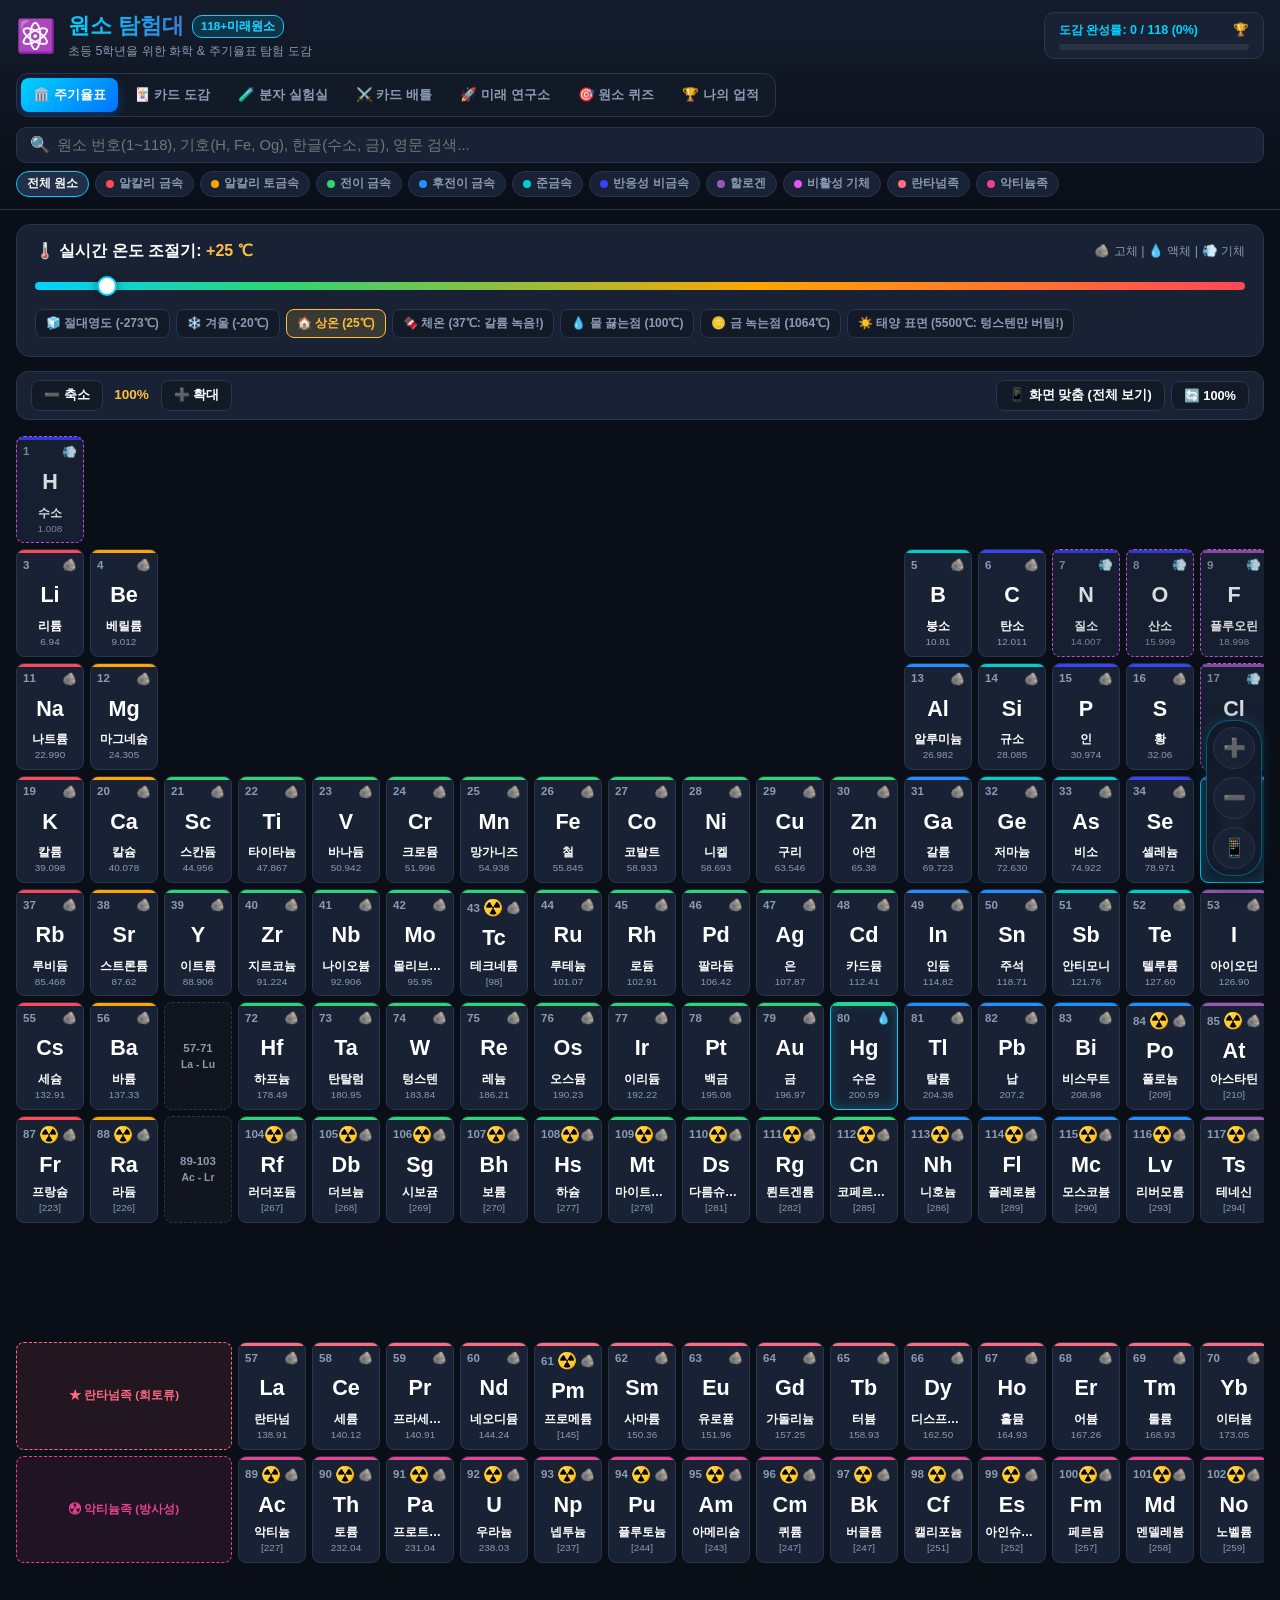
==== index.html @ 240b4dff "fix: 118개 원소 실물 사진 위키미디어 표준 규격 복구 및 모달 문구 수정 (v2.7.0)" ====
<!DOCTYPE html>
<html lang="ko">
<head>
  <meta charset="UTF-8">
  <meta name="viewport" content="width=device-width, initial-scale=1.0, maximum-scale=1.0, user-scalable=no">
  <meta name="theme-color" content="#0a0e17">
  <meta name="description" content="초등학교 5학년을 위한 신나는 118개 원소 & 8주기 미래 원소 주기율표 탐험 앱">
  <meta http-equiv="Cache-Control" content="no-cache, no-store, must-revalidate">
  <meta http-equiv="Pragma" content="no-cache">
  <meta http-equiv="Expires" content="0">
  <title>원소 탐험대 : 118 원소 & 미지의 세계</title>
  <link rel="stylesheet" href="css/style.css?v=2.7.0">
  <link rel="manifest" href="manifest.json?v=2.6.0">
</head>
<body>

  <!-- 상단 헤더 -->
  <header class="app-header">
    <div class="header-top">
      <div class="app-branding">
        <div class="app-logo">⚛️</div>
        <div>
          <h1 class="app-title">원소 탐험대 <span class="title-badge">118+미래원소</span></h1>
          <p class="app-subtitle">초등 5학년을 위한 화학 & 주기율표 탐험 도감</p>
        </div>
      </div>

      <!-- 상단 도감 완성률 바 -->
      <div class="explorer-progress-box">
        <div class="progress-info-row">
          <span id="explorer-progress-label">도감 완성률: 0 / 118 (0%)</span>
          <span class="progress-trophy">🏆</span>
        </div>
        <div class="progress-track">
          <div id="explorer-progress-fill" class="progress-fill" style="width: 0%;"></div>
        </div>
      </div>

      <!-- 뷰 모드 탭 7개 -->
      <nav class="nav-tabs">
        <button class="nav-tab-btn active" data-view="view-table">🏛️ 주기율표</button>
        <button class="nav-tab-btn" data-view="view-cards">🃏 카드 도감</button>
        <button class="nav-tab-btn" data-view="view-molecule">🧪 분자 실험실</button>
        <button class="nav-tab-btn" data-view="view-battle">⚔️ 카드 배틀</button>
        <button class="nav-tab-btn" data-view="view-future">🚀 미래 연구소</button>
        <button class="nav-tab-btn" data-view="view-quiz">🎯 원소 퀴즈</button>
        <button class="nav-tab-btn" data-view="view-achievements">🏆 나의 업적</button>
      </nav>
    </div>

    <!-- 검색 & 필터 바 (테이블/도감 뷰에서만 노출) -->
    <div class="filter-bar">
      <div class="search-box-wrap">
        <span class="search-icon">🔍</span>
        <input type="text" id="search-input" class="search-input" placeholder="원소 번호(1~118), 기호(H, Fe, Og), 한글(수소, 금), 영문 검색...">
      </div>

      <div class="category-chips">
        <button class="chip-btn active" data-cat="all">전체 원소</button>
        <button class="chip-btn" data-cat="alkali-metal"><span class="dot" style="background:var(--cat-alkali-metal)"></span>알칼리 금속</button>
        <button class="chip-btn" data-cat="alkaline-earth"><span class="dot" style="background:var(--cat-alkaline-earth)"></span>알칼리 토금속</button>
        <button class="chip-btn" data-cat="transition-metal"><span class="dot" style="background:var(--cat-transition-metal)"></span>전이 금속</button>
        <button class="chip-btn" data-cat="post-transition"><span class="dot" style="background:var(--cat-post-transition)"></span>후전이 금속</button>
        <button class="chip-btn" data-cat="metalloid"><span class="dot" style="background:var(--cat-metalloid)"></span>준금속</button>
        <button class="chip-btn" data-cat="nonmetal"><span class="dot" style="background:var(--cat-nonmetal)"></span>반응성 비금속</button>
        <button class="chip-btn" data-cat="halogen"><span class="dot" style="background:var(--cat-halogen)"></span>할로겐</button>
        <button class="chip-btn" data-cat="noble-gas"><span class="dot" style="background:var(--cat-noble-gas)"></span>비활성 기체</button>
        <button class="chip-btn" data-cat="lanthanide"><span class="dot" style="background:var(--cat-lanthanide)"></span>란타넘족</button>
        <button class="chip-btn" data-cat="actinide"><span class="dot" style="background:var(--cat-actinide)"></span>악티늄족</button>
      </div>
    </div>
  </header>

  <!-- 메인 뷰 컨텐츠 영역 -->
  <main class="main-content">

    <!-- 1. 주기율표 뷰 (온도 슬라이더 포함) -->
    <section id="view-table" class="view-section active">
      <!-- 🌡️ 온도 조절기 바 -->
      <div class="temp-control-panel">
        <div class="temp-header">
          <span class="temp-title">🌡️ 실시간 온도 조절기: <b id="temp-display-val" style="color:var(--accent-gold);">+25 ℃</b></span>
          <span class="temp-legend">🪨 고체 | 💧 액체 | 💨 기체</span>
        </div>
        <div class="temp-slider-wrap">
          <input type="range" id="temp-slider-input" min="-273" max="5500" value="25" step="5" class="temp-slider">
        </div>
        <div class="temp-presets-row">
          <button class="temp-preset-btn" data-temp="-273">🧊 절대영도 (-273℃)</button>
          <button class="temp-preset-btn" data-temp="-20">❄️ 겨울 (-20℃)</button>
          <button class="temp-preset-btn active" data-temp="25">🏠 상온 (25℃)</button>
          <button class="temp-preset-btn" data-temp="37">🍫 체온 (37℃: 갈륨 녹음!)</button>
          <button class="temp-preset-btn" data-temp="100">💧 물 끓는점 (100℃)</button>
          <button class="temp-preset-btn" data-temp="1064">🪙 금 녹는점 (1064℃)</button>
          <button class="temp-preset-btn" data-temp="5500">☀️ 태양 표면 (5500℃: 텅스텐만 버팀!)</button>
        </div>
      </div>

      <!-- 🔍 주기율표 확대/축소(Zoom) 컨트롤 패널 -->
      <div class="table-zoom-panel">
        <div class="zoom-btn-group">
          <button class="zoom-btn btn-zoom-out" title="주기율표 축소">➖ 축소</button>
          <span class="zoom-display-val">100%</span>
          <button class="zoom-btn btn-zoom-in" title="주기율표 확대">➕ 확대</button>
        </div>
        <div class="zoom-preset-group">
          <button class="zoom-btn btn-zoom-fit" title="화면 폭에 딱 맞추기">📱 화면 맞춤 (전체 보기)</button>
          <button class="zoom-btn btn-zoom-reset" title="원래 크기">🔄 100%</button>
        </div>
      </div>

      <div class="table-scroll-container">
        <div id="periodic-zoom-wrapper" class="periodic-zoom-wrapper">
          <div id="periodic-grid" class="periodic-table-grid">
            <!-- JS에서 1~118번 원소 타일 자동 렌더링 -->
          </div>
        </div>
      </div>

      <!-- 📱 모바일 우측 하단 플로팅 줌 버튼 -->
      <div id="floating-zoom-bar" class="floating-zoom-bar">
        <button class="f-zoom-btn btn-zoom-in" title="확대">➕</button>
        <button class="f-zoom-btn btn-zoom-out" title="축소">➖</button>
        <button class="f-zoom-btn btn-zoom-fit" title="화면 맞춤">📱</button>
      </div>
    </section>

    <!-- 2. 카드 도감 뷰 -->
    <section id="view-cards" class="view-section">
      <div id="cards-grid" class="cards-grid">
        <!-- JS 렌더링 -->
      </div>
    </section>

    <!-- 3. 🧪 원소 연금술 분자 실험실 -->
    <section id="view-molecule" class="view-section">
      <div class="future-hero" style="background: linear-gradient(135deg, rgba(0, 210, 255, 0.15) 0%, rgba(24, 34, 52, 0.8) 100%); border-color: rgba(0, 210, 255, 0.3);">
        <div class="future-hero-title" style="color:var(--accent-cyan);">🧪 원소 연금술 결합 실험실</div>
        <div class="future-hero-desc">
          원소들을 비커에 넣고 화학 반응을 일으켜 물(H₂O), 소금(NaCl), 배터리, 다이아몬드 등 우리 주변의 신기한 물질을 직접 합성해보세요!
        </div>
      </div>

      <div class="beaker-lab-container">
        <!-- 비커 그래픽 스테이지 -->
        <div class="beaker-stage">
          <div id="beaker-graphic" class="beaker-graphic">
            <div class="beaker-liquid"></div>
            <div class="beaker-bubbles"></div>
            <div style="font-size:2rem; line-height:1; position:relative; z-index:5;">🧪</div>
          </div>
          <div id="beaker-slots" class="beaker-slots-row">
            <!-- 선택된 슬롯 3개 -->
          </div>
          <div class="beaker-action-row">
            <button id="clear-beaker-btn" class="modal-nav-btn">비우기 🗑️</button>
            <button id="craft-btn" class="fire-btn" style="background:linear-gradient(135deg, #00d2ff, #0072ff);">⚡ 화학 반응 시작!</button>
          </div>
        </div>

        <!-- 합성 결과 박스 -->
        <div id="craft-result-box" class="craft-result-card normal">
          👉 아래 원소 팔레트에서 원소를 터치해 비커에 넣고 반응 버튼을 누르세요!
        </div>

        <!-- 원소 선택 팔레트 -->
        <div class="palette-container">
          <div class="palette-title">🎨 결합용 원소 선택 트레이</div>
          <div id="molecule-palette" class="palette-grid">
            <!-- JS에서 주요 반응 원소 버튼들 렌더링 -->
          </div>
        </div>

        <!-- 발견한 화합물 컬렉션 도감 -->
        <div class="collection-container">
          <div class="collection-header">
            <span style="font-size:1.15rem; font-weight:800; color:var(--accent-gold);">📜 발견한 화합물 도감</span>
            <span id="discovered-mol-count" class="card-category-badge" style="background:#2ed573;">0 / 12개 발견</span>
          </div>
          <div id="molecule-collection-grid" class="molecule-grid">
            <!-- JS 렌더링 -->
          </div>
        </div>
      </div>
    </section>

    <!-- 4. ⚔️ 원소 카드 스탯 배틀 -->
    <section id="view-battle" class="view-section">
      <div class="future-hero" style="background: linear-gradient(135deg, rgba(232, 67, 147, 0.15) 0%, rgba(24, 34, 52, 0.8) 100%); border-color: rgba(232, 67, 147, 0.3);">
        <div class="future-hero-title" style="color:#ff6b81; display:flex; align-items:center; gap:8px;">
          <span>⚔️ 원소 카드 스탯 배틀 (Top Trumps)</span>
          <span style="font-size:0.75rem; background:rgba(0,210,255,0.2); border:1px solid var(--accent-cyan); color:var(--accent-cyan); padding:2px 8px; border-radius:10px; font-weight:800;">v2.3 전기전도도 & 카드교체 적용</span>
        </div>
        <div class="future-hero-desc">
          🔥 고온 내열(녹는점) vs ⚡ 전기 전도 파워 vs 💥 반응 폭발력 vs 💎 희귀도 가치!<br>
          원자 번호만으로는 예측 불가능한 4대 스탯으로 라이벌 카드를 공략하고, 대결 후 즉시 다음 상대를 뽑아보세요!
        </div>
      </div>

      <div class="battle-stage-container">
        <div class="battle-header-row">
          <div id="battle-score-badge" class="quiz-score-badge">승리: 0승 | 연속: 0콤보</div>
          <button id="battle-new-draw-btn" class="fire-btn" style="padding:8px 16px; font-size:0.9rem;">새 카드 뽑기 🎴</button>
        </div>

        <div id="battle-result-msg" class="battle-result-bar normal">
          👉 승리할 것 같은 나의 스탯을 터치해 대결을 시작하세요!
        </div>

        <div class="battle-arena">
          <div class="battle-side">
            <div class="side-label">🔵 나의 원소 카드</div>
            <div id="player-card-container"></div>
          </div>
          <div class="vs-divider">VS</div>
          <div class="battle-side">
            <div class="side-label">🔴 라이벌 원소 카드</div>
            <div id="rival-card-container"></div>
          </div>
        </div>
      </div>
    </section>

    <!-- 5. 🚀 미래 연구소 -->
    <section id="view-future" class="view-section">
      <div class="future-hero">
        <div class="future-hero-title">🚀 8주기 미래 원소 & 안정성의 섬 연구소</div>
        <div class="future-hero-desc">
          현재 인류가 공식 발견한 마지막 원소는 <b>118번 오가네손(Og)</b>입니다.<br>
          하지만 전 세계 최고의 핵물리학자들은 지금도 거대 입자 가속기를 돌려 
          <b>119번 우눈엔늄(Uue)</b>, <b>120번 우눈비늄(Ubn)</b>, 그리고 <b>'안정성의 섬'</b>을 찾고 있어요!
        </div>
      </div>

      <div class="collider-container">
        <div class="collider-title">⚡ 가상 입자 가속기 (Particle Collider Lab)</div>
        <p style="font-size:0.9rem; color:var(--text-muted); margin-bottom:16px;">
          이온 빔을 광속으로 가속해 무거운 표적에 충돌시켜 8주기 원소를 직접 합성해보세요!
        </p>

        <div class="collider-stage">
          <div id="particle-proj" class="beam-particle particle-projectile">Ca-48</div>
          <div style="font-size:1.5rem; color:var(--accent-cyan); font-weight:900;">💥 ➔ ⚡ ➔ 💥</div>
          <div id="particle-target" class="beam-particle particle-target">Cf-249</div>
        </div>

        <div class="collider-controls">
          <div class="selector-group">
            <span style="font-size:0.9rem; font-weight:700;">발사체 빔:</span>
            <select id="projectile-select" class="collider-select"></select>
          </div>
          <div style="font-size:1.4rem; color:var(--text-muted);">+</div>
          <div class="selector-group">
            <span style="font-size:0.9rem; font-weight:700;">표적 원자핵:</span>
            <select id="target-select" class="collider-select"></select>
          </div>
          <button id="fire-collider-btn" class="fire-btn">⚡ 입자 빔 광속 발사!</button>
        </div>

        <div id="collision-result" class="collision-result-box"></div>
      </div>

      <h3 style="font-size:1.25rem; font-weight:800; color:var(--accent-gold); margin-bottom:16px;">
        🌟 과학자들이 예측하는 8주기 가상 원소 도감
      </h3>
      <div id="future-elements-list" class="cards-grid"></div>
    </section>

    <!-- 6. 🎯 원소 퀴즈 -->
    <section id="view-quiz" class="view-section">
      <div class="quiz-container">
        <div class="quiz-header">
          <div>🎯 원소 마스터 도전 퀴즈</div>
          <div id="quiz-score-badge" class="quiz-score-badge">점수: 0점 | 🐣 초보 관찰자</div>
        </div>

        <div id="quiz-question-box" class="quiz-question">
          문제를 불러오는 중...
        </div>

        <div id="quiz-options-box" class="quiz-options"></div>
        <div id="quiz-feedback-box" class="quiz-feedback"></div>

        <div style="text-align:center; margin-top:16px;">
          <button id="quiz-next-btn" class="fire-btn" style="display:none; margin:0 auto; padding:10px 24px; font-size:1rem;">
            다음 문제 풀기 ➔
          </button>
        </div>
      </div>
    </section>

    <!-- 7. 🏆 나의 업적 도감 -->
    <section id="view-achievements" class="view-section">
      <div class="future-hero" style="background: linear-gradient(135deg, rgba(241, 196, 15, 0.15) 0%, rgba(24, 34, 52, 0.8) 100%); border-color: rgba(241, 196, 15, 0.3);">
        <div class="future-hero-title">🏆 원소 탐험대 업적 명예의 전당</div>
        <div class="future-hero-desc">
          원소를 탐험하고, 화합물을 합성하고, 퀴즈를 맞히며 특별한 칭호와 배지를 모아보세요!
        </div>
      </div>

      <div id="achievements-list-grid" class="achievements-grid">
        <!-- JS 렌더링 -->
      </div>
    </section>

  </main>

  <!-- 원소 상세 정보 모달 팝업: 《나의 첫 주기율표 공부》 인터랙티브 도감 북 -->
  <div id="element-modal-overlay" class="modal-overlay">
    <div id="detail-modal-box" class="detail-modal book-modal">
      
      <!-- 📖 책 상단 헤더 바 -->
      <div class="book-header-bar">
        <div class="book-title-meta">
          <span class="book-icon">📖</span>
          <span class="book-series-title">나의 첫 주기율표 공부 · 118 원소 도감</span>
          <span class="book-page-badge" id="modal-page-num">제 1장 · 수소 (1 / 118쪽)</span>
        </div>
        <div class="book-header-actions">
          <button id="speak-ko-btn" class="speak-btn" title="한글 발음 듣기">🔊 한국어</button>
          <button id="speak-en-btn" class="speak-btn" title="영어 발음 듣기">🔊 English</button>
          <button id="modal-close-btn" class="modal-close-btn" title="책 닫기">✕</button>
        </div>
      </div>

      <!-- 📖 펼쳐진 책 본문 (좌우 2열 또는 반응형 1열) -->
      <div class="book-spread-container">
        
        <!-- 📄 왼쪽 페이지: 비주얼 화보 & 제원 스펙 -->
        <div class="book-page book-left-page">
          <div class="page-corner-tag">PAGE 1 · VISUAL & SPEC</div>
          
          <!-- 갤러리 탭 전환 버튼 -->
          <div class="gallery-tab-row">
            <button class="gallery-tab-btn active" data-tab="tab-illust">🎨 책 속 그림</button>
            <button class="gallery-tab-btn" data-tab="tab-photo">📷 실물 사진</button>
            <button class="gallery-tab-btn" data-tab="tab-atom">🌀 원자 모형</button>
          </div>

          <!-- 1. 삽화 일러스트 화면 -->
          <div id="gallery-panel-illust" class="gallery-panel active">
            <div class="illust-stage">
              <div class="illust-big-icon" id="modal-illust-icon">🚀</div>
              <div class="illust-item-title" id="modal-illust-item">로켓 추진 연료 & 물(H₂O)</div>
            </div>
            <div class="illust-desc-box" id="modal-illust-desc">
              우주로 날아가는 로켓의 강력한 액체 연료이자, 우리 몸의 70%를 차지하는 생명의 물이에요!
            </div>
          </div>

          <!-- 2. 실물 사진 화면 -->
          <div id="gallery-panel-photo" class="gallery-panel">
            <div class="photo-stage">
              <div id="photo-loading-spinner" class="photo-loading-spinner" style="display:none;">
                <div class="photo-spinner-ring"></div>
              </div>
              <img id="modal-real-photo-img" class="modal-real-photo" src="" alt="원소 실물 사진" referrerpolicy="no-referrer" loading="lazy">
              <div id="photo-fallback-box" class="photo-fallback-msg" style="display:none;">
                <span style="font-size:2rem;">📷</span>
                <span id="photo-fallback-text">오프라인 상태이거나 사진을 준비 중입니다.<br>🎨 '책 속 그림' 탭에서 생생한 삽화를 확인하세요!</span>
              </div>
            </div>
            <div class="photo-caption-box" id="modal-photo-caption">
              사진: 원소 실물 표본
            </div>
          </div>

          <!-- 3. 보어 원자 모형 화면 -->
          <div id="gallery-panel-atom" class="gallery-panel">
            <div class="atom-canvas-stage">
              <div class="atom-canvas-wrap">
                <canvas id="atom-canvas" width="160" height="160"></canvas>
                <div class="canvas-hint">보어 원자 모형 (전자 껍질 공전 중)</div>
              </div>
            </div>
          </div>

          <!-- 원소 기본 제원 표 (책 속 팩트 시트) -->
          <div class="spec-table-card">
            <div class="spec-card-title">📋 원소 기본 제원 (Fast Facts)</div>
            <div class="spec-grid" id="modal-spec-grid">
              <!-- JS에서 생성 -->
            </div>
          </div>

          <!-- ⚠️ 위험도 & 빌런 등급 게이지 -->
          <div id="modal-hazard-section" class="hazard-card">
            <div class="section-label" style="color:#ffa502;">⚠️ 위험도 & 안전 등급 (Hazard Rating)</div>
            <div id="modal-hazard-content" class="hazard-display-grid"></div>
          </div>
        </div>

        <!-- 📄 오른쪽 페이지: 스토리텔링 본문 -->
        <div class="book-page book-right-page">
          <div class="page-corner-tag">PAGE 2 · STORYTELLING</div>

          <!-- 원소 제목 및 상징 배너 -->
          <div class="element-title-banner">
            <div class="banner-identity">
              <span class="banner-num-symbol" id="modal-elem-num">#1 H</span>
              <div class="banner-names">
                <span class="banner-name-ko" id="modal-elem-name-ko">수소</span>
                <span class="banner-name-en" id="modal-elem-name-en">Hydrogen</span>
              </div>
            </div>
            <div id="modal-badges" class="modal-badge-row"></div>
          </div>

          <!-- 1. 한 줄 이야기 -->
          <div class="book-story-section intro-section">
            <div class="book-quote-icon">“</div>
            <div id="modal-summary-text" class="book-summary-quote"></div>
          </div>

          <!-- 2. 일상 속 어디에 쓰일까? -->
          <div class="book-story-section uses-section">
            <div class="book-section-title">💡 1. 우리 주변 어디에 숨어 있을까? (일상 속 쓰임새)</div>
            <div id="modal-uses-text" class="book-section-body"></div>
          </div>

          <!-- 3. 어떻게 발견되었을까? -->
          <div class="book-story-section discovery-section">
            <div class="book-section-title">🔍 2. 어떻게 세상에 발견되었을까? (발견 비하인드)</div>
            <div id="modal-discovery-text" class="book-section-body"></div>
          </div>

          <!-- 4. 원소 기호와 이름의 비밀 -->
          <div id="modal-secret-section" class="book-story-section secret-section">
            <div class="book-section-title" style="color:var(--accent-gold);">🔤 3. 원소 기호와 이름의 비밀 (어원 이야기)</div>
            <div id="modal-secret-text" class="book-section-body"></div>
          </div>

          <!-- 5. 깜짝 놀라운 비밀! -->
          <div class="book-story-section funfact-section">
            <div class="book-section-title" style="color:#ff6b81;">🤯 4. 깜짝 놀라운 비밀! (Did You Know?)</div>
            <div id="modal-funfact-text" class="book-section-body"></div>
          </div>

          <!-- 6. 불꽃 반응 실험실 -->
          <div id="modal-flame-section" class="book-story-section flame-section">
            <div class="book-section-title" style="color:#ff4757;">🔥 5. 불꽃 반응 실험실 (Flame Test)</div>
            <div id="modal-flame-content" class="flame-display-box"></div>
          </div>

        </div>

      </div>

      <!-- 📖 책 하단 페이지 넘김 바 -->
      <div class="book-footer-nav">
        <button id="modal-prev-btn" class="book-nav-btn">◀ 이전 장 (원소)</button>
        <span class="book-nav-hint">⌨️ 키보드 좌우 방향키(◀, ▶)로 책장을 넘겨보세요</span>
        <button id="modal-next-btn" class="book-nav-btn">다음 장 (원소) ▶</button>
      </div>

    </div>
  </div>

  <!-- 자바스크립트 모듈 로드 (캐시 버스팅 적용 v2.7.0) -->
  <script src="js/elements-data.js?v=2.7.0"></script>
  <script src="js/temperature-slider.js?v=2.7.0"></script>
  <script src="js/atom-model.js?v=2.7.0"></script>
  <script src="js/molecule-lab.js?v=2.7.0"></script>
  <script src="js/card-battle.js?v=2.7.0"></script>
  <script src="js/achievements.js?v=2.7.0"></script>
  <script src="js/periodic-table.js?v=2.7.0"></script>
  <script src="js/future-lab.js?v=2.7.0"></script>
  <script src="js/quiz.js?v=2.7.0"></script>
  <script src="js/app.js?v=2.7.0"></script>
</body>
</html>
---- css/style.css ----
/* 원소 탐험대 (Element Explorer) 통합 스타일시트 */
:root {
  --bg-primary: #0a0e17;
  --bg-secondary: #121927;
  --bg-card: #182234;
  --bg-card-hover: #222f48;
  --text-main: #f0f4fc;
  --text-muted: #8b9bb4;
  --text-bright: #ffffff;
  --border-color: #27354d;
  --accent-cyan: #00d2ff;
  --accent-gold: #ffbe3b;
  --accent-pink: #ff3385;
  --shadow-glow: 0 0 20px rgba(0, 210, 255, 0.25);

  /* 원소 계열별 색상 */
  --cat-alkali-metal: #ff4757;
  --cat-alkaline-earth: #ffa502;
  --cat-transition-metal: #2ed573;
  --cat-post-transition: #1e90ff;
  --cat-metalloid: #00cec9;
  --cat-nonmetal: #3742fa;
  --cat-halogen: #9b59b6;
  --cat-noble-gas: #e056fd;
  --cat-lanthanide: #ff6b81;
  --cat-actinide: #e84393;
  --cat-unknown: #747d8c;
  --cat-hypothetical: #f1c40f;
}

* {
  box-sizing: border-box;
  margin: 0;
  padding: 0;
  -webkit-tap-highlight-color: transparent;
  word-break: keep-all;
}

body {
  font-family: -apple-system, BlinkMacSystemFont, 'Pretendard', 'Segoe UI', Roboto, Helvetica, Arial, sans-serif;
  background-color: var(--bg-primary);
  color: var(--text-main);
  min-height: 100vh;
  line-height: 1.5;
  overflow-x: hidden;
}

/* 상단 헤더 */
.app-header {
  background: linear-gradient(180deg, #141c2c 0%, rgba(10, 14, 23, 0.98) 100%);
  border-bottom: 1px solid var(--border-color);
  position: sticky;
  top: 0;
  z-index: 100;
  backdrop-filter: blur(12px);
  padding: 10px 16px;
}

.header-top {
  display: flex;
  align-items: center;
  justify-content: space-between;
  max-width: 1440px;
  margin: 0 auto 10px;
  flex-wrap: wrap;
  gap: 12px;
}

.app-branding {
  display: flex;
  align-items: center;
  gap: 12px;
}

.app-logo {
  font-size: 2rem;
  line-height: 1;
}

.app-title {
  font-size: 1.35rem;
  font-weight: 900;
  background: linear-gradient(90deg, #00d2ff, #3a7bd5, #ff6b81);
  -webkit-background-clip: text;
  -webkit-text-fill-color: transparent;
  display: flex;
  align-items: center;
  gap: 8px;
}

.title-badge {
  font-size: 0.72rem;
  background: rgba(0, 210, 255, 0.15);
  border: 1px solid var(--accent-cyan);
  color: var(--accent-cyan);
  padding: 2px 8px;
  border-radius: 10px;
  -webkit-text-fill-color: var(--accent-cyan);
}

.app-subtitle {
  font-size: 0.78rem;
  color: var(--text-muted);
}

/* 상단 도감 진행도 바 */
.explorer-progress-box {
  background: var(--bg-card);
  border: 1px solid var(--border-color);
  padding: 8px 14px;
  border-radius: 10px;
  min-width: 220px;
}

.progress-info-row {
  display: flex;
  justify-content: space-between;
  font-size: 0.78rem;
  font-weight: 700;
  color: var(--accent-cyan);
  margin-bottom: 4px;
}

.progress-track {
  width: 100%;
  height: 6px;
  background: rgba(255, 255, 255, 0.08);
  border-radius: 3px;
  overflow: hidden;
}

.progress-fill {
  height: 100%;
  background: linear-gradient(90deg, #00d2ff, #00ff88);
  border-radius: 3px;
  transition: width 0.4s ease;
}

/* 네비게이션 탭 */
.nav-tabs {
  display: flex;
  background: var(--bg-secondary);
  padding: 4px;
  border-radius: 12px;
  border: 1px solid var(--border-color);
  gap: 4px;
  overflow-x: auto;
  scrollbar-width: none;
}

.nav-tab-btn {
  background: transparent;
  border: none;
  color: var(--text-muted);
  padding: 8px 12px;
  border-radius: 8px;
  font-size: 0.84rem;
  font-weight: 700;
  cursor: pointer;
  transition: all 0.2s;
  white-space: nowrap;
  display: flex;
  align-items: center;
  gap: 5px;
}

.nav-tab-btn:hover {
  color: var(--text-main);
  background: rgba(255, 255, 255, 0.06);
}

.nav-tab-btn.active {
  background: linear-gradient(135deg, #00d2ff 0%, #0072ff 100%);
  color: #fff;
  box-shadow: 0 4px 12px rgba(0, 114, 255, 0.35);
}

/* 필터 바 */
.filter-bar {
  max-width: 1440px;
  margin: 0 auto;
  display: flex;
  flex-direction: column;
  gap: 8px;
}

.search-box-wrap {
  position: relative;
  width: 100%;
}

.search-input {
  width: 100%;
  background: var(--bg-card);
  border: 1px solid var(--border-color);
  border-radius: 10px;
  padding: 9px 16px 9px 40px;
  font-size: 0.92rem;
  color: var(--text-bright);
  outline: none;
}

.search-input:focus {
  border-color: var(--accent-cyan);
  box-shadow: 0 0 10px rgba(0, 210, 255, 0.25);
}

.search-icon {
  position: absolute;
  left: 14px;
  top: 50%;
  transform: translateY(-50%);
  color: var(--text-muted);
}

.category-chips {
  display: flex;
  gap: 6px;
  overflow-x: auto;
  padding-bottom: 2px;
}

.chip-btn {
  background: var(--bg-card);
  border: 1px solid var(--border-color);
  color: var(--text-muted);
  padding: 4px 10px;
  border-radius: 16px;
  font-size: 0.74rem;
  font-weight: 700;
  cursor: pointer;
  white-space: nowrap;
  display: flex;
  align-items: center;
  gap: 5px;
}

.chip-btn .dot {
  width: 8px;
  height: 8px;
  border-radius: 50%;
}

.chip-btn.active {
  background: var(--bg-card-hover);
  color: var(--text-bright);
  border-color: var(--accent-cyan);
}

/* 🌡️ 온도 조절기 바 */
.temp-control-panel {
  background: var(--bg-card);
  border: 1px solid var(--border-color);
  border-radius: 14px;
  padding: 14px 18px;
  margin-bottom: 14px;
}

.temp-header {
  display: flex;
  justify-content: space-between;
  align-items: center;
  margin-bottom: 10px;
  flex-wrap: wrap;
  gap: 8px;
}

.temp-title {
  font-size: 1rem;
  font-weight: 800;
  color: var(--text-bright);
}

.temp-legend {
  font-size: 0.78rem;
  color: var(--text-muted);
}

.temp-slider-wrap {
  margin-bottom: 12px;
}

.temp-slider {
  width: 100%;
  -webkit-appearance: none;
  height: 8px;
  border-radius: 4px;
  background: linear-gradient(90deg, #00d2ff 0%, #2ed573 20%, #ffa502 60%, #ff4757 100%);
  outline: none;
}

.temp-slider::-webkit-slider-thumb {
  -webkit-appearance: none;
  width: 20px;
  height: 20px;
  border-radius: 50%;
  background: #ffffff;
  cursor: pointer;
  box-shadow: 0 0 10px rgba(0, 0, 0, 0.5);
  border: 2px solid var(--accent-cyan);
}

.temp-presets-row {
  display: flex;
  gap: 6px;
  overflow-x: auto;
  padding-bottom: 4px;
}

.temp-preset-btn {
  background: var(--bg-secondary);
  border: 1px solid var(--border-color);
  color: var(--text-muted);
  padding: 5px 10px;
  border-radius: 8px;
  font-size: 0.75rem;
  font-weight: 700;
  cursor: pointer;
  white-space: nowrap;
}

.temp-preset-btn:hover,
.temp-preset-btn.active {
  background: rgba(255, 190, 59, 0.15);
  border-color: var(--accent-gold);
  color: var(--accent-gold);
}

/* 주기율표 그리드 */
.table-scroll-container {
  overflow-x: auto;
  padding: 6px 0 24px;
  -webkit-overflow-scrolling: touch;
}

.periodic-table-grid {
  display: grid;
  grid-template-columns: repeat(18, minmax(68px, 1fr));
  grid-template-rows: repeat(10, minmax(78px, 1fr));
  gap: 6px;
  min-width: 1260px;
}

.element-tile {
  background: var(--bg-card);
  border: 1px solid var(--border-color);
  border-radius: 8px;
  padding: 6px;
  display: flex;
  flex-direction: column;
  justify-content: space-between;
  cursor: pointer;
  transition: all 0.2s cubic-bezier(0.4, 0, 0.2, 1);
  position: relative;
  overflow: hidden;
  user-select: none;
}

.element-tile::before {
  content: '';
  position: absolute;
  top: 0;
  left: 0;
  right: 0;
  height: 3px;
  background: var(--tile-color, var(--border-color));
}

.element-tile:hover {
  transform: translateY(-4px) scale(1.04);
  z-index: 10;
  border-color: var(--tile-color, var(--accent-cyan));
  box-shadow: 0 8px 20px rgba(0, 0, 0, 0.4), 0 0 15px var(--tile-glow, rgba(0, 210, 255, 0.3));
}

.element-tile.dimmed {
  opacity: 0.2;
  filter: grayscale(80%);
}

.element-tile.highlighted {
  box-shadow: 0 0 16px var(--accent-gold);
  border-color: var(--accent-gold);
}

/* 온도에 따른 타일 상태 시각화 */
.element-tile.state-liquid {
  box-shadow: inset 0 0 12px rgba(0, 210, 255, 0.25);
  border-color: #00d2ff;
}
.element-tile.state-gas {
  opacity: 0.85;
  border-style: dashed;
  border-color: #e056fd;
}

.tile-top {
  display: flex;
  justify-content: space-between;
  align-items: center;
}

.tile-num {
  font-size: 0.72rem;
  font-weight: 700;
  color: var(--text-muted);
}

.temp-state-icon {
  font-size: 0.75rem;
}

.tile-symbol {
  font-size: 1.35rem;
  font-weight: 900;
  color: var(--text-bright);
  text-align: center;
  margin: 2px 0;
}

.tile-bottom {
  text-align: center;
}

.tile-name {
  font-size: 0.75rem;
  font-weight: 700;
  color: var(--text-bright);
  white-space: nowrap;
  overflow: hidden;
  text-overflow: ellipsis;
}

.tile-mass {
  font-size: 0.62rem;
  color: var(--text-muted);
}

.group-holder-cell {
  background: rgba(255, 255, 255, 0.03);
  border: 1px dashed var(--border-color);
  border-radius: 8px;
  display: flex;
  flex-direction: column;
  justify-content: center;
  align-items: center;
  text-align: center;
  padding: 6px;
  font-size: 0.72rem;
  font-weight: 700;
  color: var(--text-muted);
}

/* 계열별 색상 클래스 */
.cat-alkali-metal { --tile-color: var(--cat-alkali-metal); --tile-glow: rgba(255, 71, 87, 0.4); }
.cat-alkaline-earth { --tile-color: var(--cat-alkaline-earth); --tile-glow: rgba(255, 165, 2, 0.4); }
.cat-transition-metal { --tile-color: var(--cat-transition-metal); --tile-glow: rgba(46, 213, 115, 0.4); }
.cat-post-transition { --tile-color: var(--cat-post-transition); --tile-glow: rgba(30, 144, 255, 0.4); }
.cat-metalloid { --tile-color: var(--cat-metalloid); --tile-glow: rgba(0, 206, 201, 0.4); }
.cat-nonmetal { --tile-color: var(--cat-nonmetal); --tile-glow: rgba(55, 66, 250, 0.4); }
.cat-halogen { --tile-color: var(--cat-halogen); --tile-glow: rgba(155, 89, 182, 0.4); }
.cat-noble-gas { --tile-color: var(--cat-noble-gas); --tile-glow: rgba(224, 86, 253, 0.4); }
.cat-lanthanide { --tile-color: var(--cat-lanthanide); --tile-glow: rgba(255, 107, 129, 0.4); }
.cat-actinide { --tile-color: var(--cat-actinide); --tile-glow: rgba(232, 67, 147, 0.4); }
.cat-hypothetical-alkali,
.cat-hypothetical-alkaline-earth,
.cat-hypothetical-superactinide { --tile-color: var(--cat-hypothetical); --tile-glow: rgba(241, 196, 15, 0.5); }

/* 메인 컨테이너 */
.main-content {
  max-width: 1440px;
  margin: 0 auto;
  padding: 14px 16px 30px;
}

.view-section {
  display: none;
}
.view-section.active {
  display: block;
}

/* 🧪 분자 실험실 스타일 */
.beaker-lab-container {
  display: flex;
  flex-direction: column;
  gap: 20px;
}

.beaker-stage {
  background: #080d16;
  border: 1px solid var(--border-color);
  border-radius: 16px;
  padding: 24px;
  display: flex;
  flex-direction: column;
  align-items: center;
  position: relative;
  overflow: hidden;
}

.beaker-graphic {
  width: 90px;
  height: 90px;
  border-radius: 50%;
  background: rgba(0, 210, 255, 0.1);
  border: 2px solid var(--accent-cyan);
  display: flex;
  align-items: center;
  justify-content: center;
  margin-bottom: 16px;
  transition: all 0.3s;
}

.beaker-graphic.reacting {
  animation: shake-bubble 0.5s infinite;
  box-shadow: 0 0 35px #00d2ff, inset 0 0 20px #ff0077;
}

@keyframes shake-bubble {
  0% { transform: scale(1) rotate(0deg); }
  25% { transform: scale(1.1) rotate(5deg); }
  50% { transform: scale(0.95) rotate(-5deg); }
  75% { transform: scale(1.08) rotate(4deg); }
  100% { transform: scale(1) rotate(0deg); }
}

.beaker-slots-row {
  display: flex;
  gap: 12px;
  margin-bottom: 18px;
  flex-wrap: wrap;
  justify-content: center;
}

.beaker-slot {
  width: 90px;
  height: 90px;
  border: 2px dashed var(--border-color);
  border-radius: 14px;
  display: flex;
  align-items: center;
  justify-content: center;
  background: var(--bg-secondary);
}

.slot-empty {
  font-size: 0.75rem;
  color: var(--text-muted);
  text-align: center;
}

.slot-elem {
  width: 100%;
  height: 100%;
  border-radius: 12px;
  display: flex;
  flex-direction: column;
  align-items: center;
  justify-content: center;
  background: var(--tile-color, var(--accent-cyan));
  color: #fff;
  position: relative;
  cursor: pointer;
}

.slot-sym { font-size: 1.4rem; font-weight: 900; }
.slot-name { font-size: 0.75rem; font-weight: 700; }
.slot-remove {
  position: absolute;
  top: 4px;
  right: 6px;
  font-size: 0.8rem;
  opacity: 0.8;
}

.beaker-action-row {
  display: flex;
  gap: 12px;
}

.craft-result-card {
  padding: 16px 20px;
  border-radius: 14px;
  background: var(--bg-card);
  border: 1px solid var(--border-color);
  display: flex;
  align-items: center;
  gap: 16px;
}
.craft-result-card.success {
  border-color: #2ed573;
  background: rgba(46, 213, 115, 0.1);
}
.craft-result-card.fail {
  border-color: #ff4757;
  background: rgba(255, 71, 87, 0.1);
}
.cr-icon { font-size: 2.2rem; }
.cr-title { font-size: 1.1rem; font-weight: 800; color: #fff; }
.cr-formula { font-size: 1.25rem; font-weight: 900; }
.cr-desc { font-size: 0.9rem; color: var(--text-main); margin-top: 4px; }

.palette-container {
  background: var(--bg-card);
  border: 1px solid var(--border-color);
  border-radius: 14px;
  padding: 16px;
}
.palette-title { font-size: 1rem; font-weight: 800; margin-bottom: 12px; color: var(--accent-cyan); }
.palette-grid {
  display: flex;
  flex-wrap: wrap;
  gap: 8px;
}
.palette-elem-btn {
  background: var(--bg-secondary);
  border: 1px solid var(--tile-color, var(--border-color));
  padding: 8px 12px;
  border-radius: 10px;
  color: #fff;
  cursor: pointer;
  display: flex;
  align-items: center;
  gap: 6px;
  transition: all 0.2s;
}
.palette-elem-btn:hover {
  transform: scale(1.08);
  box-shadow: 0 0 12px var(--tile-color);
}
.p-sym { font-weight: 900; font-size: 1.1rem; }
.p-name { font-size: 0.78rem; }

.collection-container {
  background: var(--bg-card);
  border: 1px solid var(--border-color);
  border-radius: 14px;
  padding: 18px;
}
.collection-header {
  display: flex;
  justify-content: space-between;
  align-items: center;
  margin-bottom: 14px;
}
.molecule-grid {
  display: grid;
  grid-template-columns: repeat(auto-fill, minmax(220px, 1fr));
  gap: 12px;
}
.molecule-badge-card {
  background: var(--bg-secondary);
  border: 1px solid var(--border-color);
  border-radius: 12px;
  padding: 12px;
  display: flex;
  align-items: center;
  gap: 12px;
}
.molecule-badge-card.locked { opacity: 0.4; }
.molecule-badge-card.found { border-color: #2ed573; box-shadow: 0 0 10px rgba(46, 213, 115, 0.2); }
.m-icon { font-size: 1.8rem; }
.m-name { font-size: 0.9rem; font-weight: 800; }
.m-formula { font-size: 0.8rem; font-weight: 700; color: var(--accent-cyan); }

/* ⚔️ 카드 배틀 스타일 */
.battle-stage-container {
  background: var(--bg-card);
  border: 1px solid var(--border-color);
  border-radius: 16px;
  padding: 24px;
}
.battle-header-row {
  display: flex;
  justify-content: space-between;
  align-items: center;
  margin-bottom: 16px;
}
.battle-result-bar {
  padding: 12px 16px;
  border-radius: 10px;
  font-weight: 800;
  text-align: center;
  margin-bottom: 20px;
}
.battle-result-bar.win { background: rgba(46, 213, 115, 0.2); border: 1px solid #2ed573; color: #2ed573; }
.battle-result-bar.lose { background: rgba(255, 71, 87, 0.2); border: 1px solid #ff4757; color: #ff4757; }
.battle-result-bar.draw { background: rgba(255, 190, 59, 0.2); border: 1px solid var(--accent-gold); color: var(--accent-gold); }
.battle-result-bar.normal { background: var(--bg-secondary); color: var(--text-main); }

.battle-arena {
  display: flex;
  align-items: center;
  justify-content: space-around;
  gap: 20px;
  flex-wrap: wrap;
}
.battle-side {
  flex: 1;
  min-width: 260px;
  max-width: 320px;
}
.side-label {
  font-size: 0.95rem;
  font-weight: 800;
  text-align: center;
  margin-bottom: 10px;
  color: var(--text-bright);
}
.vs-divider {
  font-size: 2rem;
  font-weight: 900;
  color: var(--accent-gold);
  text-shadow: 0 0 15px rgba(255, 190, 59, 0.5);
}

.battle-card-box {
  background: var(--bg-secondary);
  border: 2px solid var(--tile-color, var(--border-color));
  border-radius: 16px;
  padding: 18px;
  box-shadow: 0 10px 30px rgba(0, 0, 0, 0.5);
  display: flex;
  flex-direction: column;
  align-items: center;
}
.bcard-top {
  display: flex;
  justify-content: space-between;
  width: 100%;
  font-size: 0.8rem;
  font-weight: 800;
  color: var(--text-muted);
}
.bcard-symbol {
  font-size: 2.8rem;
  font-weight: 900;
  color: #fff;
  margin: 6px 0;
}
.bcard-name {
  font-size: 1.1rem;
  font-weight: 800;
  color: var(--text-bright);
  margin-bottom: 14px;
}
.bcard-stats {
  width: 100%;
  display: flex;
  flex-direction: column;
  gap: 8px;
}
.bstat-row {
  display: flex;
  justify-content: space-between;
  align-items: center;
  padding: 8px 12px;
  background: rgba(255, 255, 255, 0.05);
  border-radius: 8px;
  font-size: 0.88rem;
  transition: all 0.2s;
  flex-wrap: wrap;
  gap: 4px;
}
.stat-rule {
  font-size: 0.72rem;
  color: var(--text-muted);
}
.affinity-tag {
  font-size: 0.75rem;
  font-weight: 800;
  padding: 3px 10px;
  border-radius: 10px;
  margin-bottom: 10px;
  animation: pulse-glow 1.5s infinite alternate;
}
.affinity-tag.advantage {
  background: rgba(255, 190, 59, 0.18);
  border: 1px solid var(--accent-gold);
  color: var(--accent-gold);
}
  transition: all 0.2s;
}
#player-card-container .bstat-row:hover {
  background: rgba(0, 210, 255, 0.2);
  border: 1px solid var(--accent-cyan);
  transform: translateX(4px);
}
.stat-name { font-weight: 700; color: var(--text-muted); }
.stat-val { font-weight: 800; color: var(--text-bright); }

/* 🏆 업적 목록 스타일 */
.achievements-grid {
  display: grid;
  grid-template-columns: repeat(auto-fill, minmax(280px, 1fr));
  gap: 14px;
}
.achievement-item {
  background: var(--bg-card);
  border: 1px solid var(--border-color);
  border-radius: 14px;
  padding: 16px;
  display: flex;
  align-items: center;
  gap: 14px;
}
.achievement-item.unlocked {
  border-color: var(--accent-gold);
  background: linear-gradient(135deg, rgba(255, 190, 59, 0.1) 0%, rgba(24, 34, 52, 0.8) 100%);
}
.achievement-item.locked { opacity: 0.45; }
.ach-icon { font-size: 2rem; }
.ach-name { font-size: 1rem; font-weight: 800; color: #fff; margin-bottom: 2px; }
.ach-desc { font-size: 0.82rem; color: var(--text-muted); }

/* 업적 토스트 알림 */
.achievement-toast {
  position: fixed;
  bottom: 24px;
  right: 24px;
  background: #182234;
  border: 2px solid var(--accent-gold);
  box-shadow: 0 10px 30px rgba(0,0,0,0.7), 0 0 20px rgba(255, 190, 59, 0.4);
  padding: 14px 20px;
  border-radius: 14px;
  display: flex;
  align-items: center;
  gap: 12px;
  z-index: 2000;
  transform: translateY(100px);
  opacity: 0;
  transition: all 0.3s cubic-bezier(0.34, 1.56, 0.64, 1);
}
.achievement-toast.show {
  transform: translateY(0);
  opacity: 1;
}
.at-icon { font-size: 2rem; }
.at-title { font-size: 0.95rem; font-weight: 900; color: var(--accent-gold); }
.at-desc { font-size: 0.82rem; color: #fff; }

/* 🌀 보어 원자 모형 캔버스 */
.atom-canvas-wrap {
  display: flex;
  flex-direction: column;
  align-items: center;
}
#atom-canvas {
  width: 140px;
  height: 140px;
  background: transparent;
}
.canvas-hint {
  font-size: 0.68rem;
  color: var(--text-muted);
  margin-top: 2px;
}

/* 🃏 도감 카드 뷰 (《나의 첫 주기율표 공부》 책 스타일 카드) */
.cards-grid {
  display: grid;
  grid-template-columns: repeat(auto-fill, minmax(290px, 1fr));
  gap: 20px;
  padding: 12px 0 24px;
}
.element-card {
  background: var(--bg-card);
  border: 1px solid var(--border-color);
  border-radius: 18px;
  cursor: pointer;
  display: flex;
  flex-direction: column;
  overflow: hidden;
  transition: transform 0.25s cubic-bezier(0.4, 0, 0.2, 1), box-shadow 0.25s ease, border-color 0.25s ease;
  box-shadow: 0 4px 16px rgba(0, 0, 0, 0.25);
}
.element-card:hover {
  transform: translateY(-6px);
  background: var(--bg-card-hover);
  border-color: var(--card-color, var(--accent-cyan));
  box-shadow: 0 14px 28px rgba(0, 0, 0, 0.45);
}

/* 🎨 책 삽화 커버 영역 */
.card-book-cover {
  position: relative;
  background: linear-gradient(145deg, rgba(255, 255, 255, 0.08) 0%, rgba(10, 14, 23, 0.8) 100%), var(--card-color, #1a2639);
  padding: 12px 14px 10px;
  display: flex;
  flex-direction: column;
  justify-content: space-between;
  min-height: 145px;
  border-bottom: 1px solid rgba(255, 255, 255, 0.08);
}
.card-cover-top {
  display: flex;
  justify-content: space-between;
  align-items: center;
  position: relative;
  z-index: 2;
}
.card-num-emblem {
  font-size: 0.85rem;
  font-weight: 900;
  color: #fff;
  background: rgba(0, 0, 0, 0.4);
  backdrop-filter: blur(4px);
  padding: 3px 9px;
  border-radius: 12px;
  border: 1px solid rgba(255, 255, 255, 0.15);
  letter-spacing: 0.5px;
}
.card-cover-art-stage {
  display: flex;
  align-items: center;
  justify-content: center;
  position: relative;
  margin: 6px 0;
  gap: 12px;
}
.card-art-circle {
  width: 68px;
  height: 68px;
  border-radius: 50%;
  background: radial-gradient(circle, rgba(255, 255, 255, 0.25) 0%, rgba(0, 0, 0, 0.35) 100%);
  border: 2px solid rgba(255, 255, 255, 0.25);
  display: flex;
  align-items: center;
  justify-content: center;
  box-shadow: 0 6px 18px rgba(0, 0, 0, 0.4);
  transition: transform 0.25s ease;
}
.element-card:hover .card-art-circle {
  transform: scale(1.08) rotate(5deg);
}
.card-art-icon {
  font-size: 2.2rem;
  line-height: 1;
  filter: drop-shadow(0 2px 8px rgba(0, 0, 0, 0.5));
}
.card-photo-thumb {
  width: 58px;
  height: 58px;
  border-radius: 12px;
  object-fit: cover;
  border: 2px solid rgba(255, 255, 255, 0.3);
  box-shadow: 0 4px 14px rgba(0, 0, 0, 0.5);
  background: #0a0e17;
  transition: transform 0.25s ease;
}
.element-card:hover .card-photo-thumb {
  transform: scale(1.06);
}
.card-cover-bottom {
  display: flex;
  justify-content: center;
  position: relative;
  z-index: 2;
}
.card-item-tag {
  display: inline-flex;
  align-items: center;
  gap: 6px;
  background: rgba(0, 0, 0, 0.55);
  backdrop-filter: blur(6px);
  border: 1px solid rgba(255, 255, 255, 0.18);
  padding: 4px 10px;
  border-radius: 12px;
  font-size: 0.76rem;
  font-weight: 800;
  color: #fff;
  max-width: 95%;
  white-space: nowrap;
  overflow: hidden;
  text-overflow: ellipsis;
}
.card-item-tag .item-icon { font-size: 0.88rem; }
.card-item-tag .item-text { color: var(--accent-gold); }

/* 📖 책 본문 텍스트 영역 */
.card-book-content {
  padding: 14px 16px 16px;
  display: flex;
  flex-direction: column;
  gap: 10px;
  flex-grow: 1;
}
.card-header {
  display: flex;
  justify-content: space-between;
  align-items: flex-start;
  margin-bottom: 2px;
}
.card-identity { display: flex; align-items: baseline; gap: 8px; }
.card-name-ko { font-size: 1.15rem; font-weight: 900; color: var(--text-bright); }
.card-name-en { font-size: 0.8rem; color: var(--text-muted); font-weight: 600; }
.card-category-badge { font-size: 0.72rem; padding: 3px 9px; border-radius: 10px; font-weight: 800; color: #fff; }

.card-summary {
  font-size: 0.88rem;
  color: var(--text-bright);
  line-height: 1.45;
  font-style: italic;
  opacity: 0.95;
}
.card-uses-highlight {
  background: rgba(241, 196, 15, 0.08);
  border-left: 3px solid var(--accent-gold);
  padding: 6px 10px;
  border-radius: 0 8px 8px 0;
  font-size: 0.8rem;
  line-height: 1.4;
  color: var(--text-main);
}
.card-uses-highlight .uses-lead {
  font-weight: 800;
  color: var(--accent-gold);
  margin-right: 4px;
}
.card-symbol-hint {
  font-size: 0.76rem;
  color: var(--text-muted);
  line-height: 1.35;
  background: rgba(255, 255, 255, 0.03);
  padding: 5px 8px;
  border-radius: 6px;
}
.card-tags { display: flex; flex-wrap: wrap; gap: 6px; font-size: 0.72rem; margin-top: auto; }
.card-tag { background: rgba(255, 255, 255, 0.06); padding: 3px 8px; border-radius: 6px; color: var(--text-muted); }

/* 미래 연구소 */
.future-hero {
  background: linear-gradient(135deg, rgba(241, 196, 15, 0.15) 0%, rgba(26, 38, 57, 0.8) 100%);
  border: 1px solid rgba(241, 196, 15, 0.35);
  border-radius: 16px;
  padding: 24px;
  margin-bottom: 24px;
}
.future-hero-title { font-size: 1.6rem; font-weight: 900; color: var(--accent-gold); margin-bottom: 8px; }
.future-hero-desc { font-size: 0.95rem; color: var(--text-main); line-height: 1.6; }
.collider-container { background: var(--bg-card); border: 1px solid var(--border-color); border-radius: 16px; padding: 24px; margin-bottom: 30px; }
.collider-title { font-size: 1.25rem; font-weight: 800; color: var(--accent-cyan); margin-bottom: 16px; }
.collider-stage { background: #060910; border: 2px dashed #1f2d42; border-radius: 14px; padding: 20px; min-height: 160px; display: flex; align-items: center; justify-content: space-around; margin-bottom: 20px; }
.beam-particle { width: 70px; height: 70px; border-radius: 50%; display: flex; justify-content: center; align-items: center; font-weight: 800; font-size: 1.1rem; }
.particle-projectile { background: radial-gradient(circle, #00d2ff, #0066cc); color: #fff; }
.particle-target { background: radial-gradient(circle, #ff6b81, #c0392b); color: #fff; }
.collider-controls { display: flex; gap: 16px; flex-wrap: wrap; align-items: center; justify-content: space-between; }
.selector-group { display: flex; align-items: center; gap: 8px; }
.collider-select { background: var(--bg-secondary); border: 1px solid var(--border-color); color: var(--text-bright); padding: 10px 14px; border-radius: 8px; font-size: 0.95rem; }
.fire-btn { background: linear-gradient(135deg, #ff9900, #ff5500); color: #fff; border: none; padding: 12px 28px; border-radius: 10px; font-size: 1.05rem; font-weight: 800; cursor: pointer; transition: all 0.2s; box-shadow: 0 4px 15px rgba(255, 85, 0, 0.4); }
.fire-btn:hover { transform: scale(1.04); }
.collision-result-box { margin-top: 20px; padding: 16px; border-radius: 12px; background: var(--bg-secondary); border: 1px solid var(--border-color); display: none; }
.collision-result-box.active { display: block; }

/* 퀴즈 */
.quiz-container { max-width: 680px; margin: 10px auto; background: var(--bg-card); border: 1px solid var(--border-color); border-radius: 18px; padding: 28px; box-shadow: 0 12px 32px rgba(0, 0, 0, 0.5); }
.quiz-header { display: flex; justify-content: space-between; align-items: center; margin-bottom: 20px; padding-bottom: 14px; border-bottom: 1px solid var(--border-color); gap: 12px; flex-wrap: wrap; }
.quiz-score-badge { background: rgba(0, 210, 255, 0.15); border: 1px solid var(--accent-cyan); color: var(--accent-cyan); padding: 6px 14px; border-radius: 20px; font-weight: 800; font-size: 0.88rem; }
.quiz-question { font-size: 1.25rem; font-weight: 800; color: var(--text-bright); margin-bottom: 24px; line-height: 1.5; text-align: center; }
.quiz-options { display: flex; flex-direction: column; gap: 12px; margin-bottom: 20px; }
.quiz-option-btn { background: var(--bg-secondary); border: 1px solid var(--border-color); color: var(--text-main); padding: 14px 20px; border-radius: 12px; font-size: 1rem; font-weight: 700; cursor: pointer; text-align: left; transition: all 0.2s; }
.quiz-option-btn:hover { background: var(--bg-card-hover); border-color: var(--accent-cyan); color: var(--text-bright); }
.quiz-option-btn.correct { background: rgba(46, 213, 115, 0.25) !important; border-color: #2ed573 !important; color: #fff !important; }
.quiz-option-btn.wrong { background: rgba(255, 71, 87, 0.25) !important; border-color: #ff4757 !important; color: #fff !important; }
.quiz-feedback { text-align: center; font-size: 1rem; font-weight: 700; margin: 12px 0; min-height: 24px; }

/* 📖 《나의 첫 주기율표 공부》 인터랙티브 도감 북 모달 */
.modal-overlay {
  position: fixed;
  top: 0;
  left: 0;
  width: 100%;
  height: 100%;
  background: rgba(4, 7, 13, 0.88);
  backdrop-filter: blur(10px);
  z-index: 1000;
  display: flex;
  justify-content: center;
  align-items: center;
  padding: 16px;
  opacity: 0;
  pointer-events: none;
  transition: opacity 0.25s ease;
}
.modal-overlay.active { opacity: 1; pointer-events: auto; }

.detail-modal.book-modal {
  background: #0d131f;
  border: 1.5px solid var(--modal-color, var(--accent-cyan));
  border-radius: 22px;
  width: 100%;
  max-width: 980px;
  max-height: 92vh;
  box-shadow: 0 24px 60px rgba(0, 0, 0, 0.8), 0 0 30px rgba(0, 210, 255, 0.15);
  display: flex;
  flex-direction: column;
  overflow: hidden;
}

/* 📖 책 상단 헤더 바 */
.book-header-bar {
  background: linear-gradient(90deg, rgba(255, 255, 255, 0.06) 0%, rgba(255, 255, 255, 0.02) 100%);
  border-bottom: 1px solid var(--border-color);
  padding: 14px 20px;
  display: flex;
  justify-content: space-between;
  align-items: center;
  gap: 12px;
  flex-wrap: wrap;
}
.book-title-meta {
  display: flex;
  align-items: center;
  gap: 10px;
}
.book-icon { font-size: 1.3rem; }
.book-series-title {
  font-size: 0.95rem;
  font-weight: 800;
  color: var(--text-bright);
  letter-spacing: -0.2px;
}
.book-page-badge {
  font-size: 0.8rem;
  font-weight: 700;
  color: var(--accent-gold);
  background: rgba(241, 196, 15, 0.12);
  border: 1px solid rgba(241, 196, 15, 0.3);
  padding: 3px 10px;
  border-radius: 12px;
}
.book-header-actions {
  display: flex;
  align-items: center;
  gap: 8px;
}
.modal-close-btn {
  background: rgba(255, 255, 255, 0.1);
  border: 1px solid rgba(255, 255, 255, 0.15);
  color: var(--text-bright);
  width: 32px;
  height: 32px;
  border-radius: 50%;
  font-size: 1.1rem;
  cursor: pointer;
  display: flex;
  align-items: center;
  justify-content: center;
  transition: all 0.2s;
}
.modal-close-btn:hover {
  background: rgba(255, 71, 87, 0.8);
  color: #fff;
  transform: rotate(90deg);
}

/* 📖 양면 책 본문 컨테이너 */
.book-spread-container {
  display: grid;
  grid-template-columns: 1fr 1.25fr;
  gap: 20px;
  padding: 20px;
  overflow-y: auto;
  flex-grow: 1;
}

/* 📄 왼쪽 페이지 (비주얼 & 스펙) */
.book-page {
  display: flex;
  flex-direction: column;
  gap: 16px;
}
.book-left-page {
  border-right: 1px dashed rgba(255, 255, 255, 0.12);
  padding-right: 20px;
}
.page-corner-tag {
  font-size: 0.7rem;
  font-weight: 800;
  color: var(--text-muted);
  letter-spacing: 1px;
}

/* 갤러리 탭 버튼 */
.gallery-tab-row {
  display: flex;
  background: rgba(0, 0, 0, 0.4);
  padding: 4px;
  border-radius: 12px;
  gap: 4px;
  border: 1px solid var(--border-color);
}
.gallery-tab-btn {
  flex: 1;
  background: transparent;
  border: none;
  color: var(--text-muted);
  padding: 8px 10px;
  font-size: 0.82rem;
  font-weight: 800;
  border-radius: 8px;
  cursor: pointer;
  transition: all 0.2s;
}
.gallery-tab-btn:hover { color: var(--text-bright); }
.gallery-tab-btn.active {
  background: var(--card-color, var(--accent-cyan));
  color: #fff;
  box-shadow: 0 4px 12px rgba(0, 0, 0, 0.3);
}

/* 갤러리 패널 공통 */
.gallery-panel {
  display: none;
  background: rgba(0, 0, 0, 0.3);
  border: 1px solid var(--border-color);
  border-radius: 16px;
  padding: 16px;
  animation: fadeIn 0.25s ease;
}
.gallery-panel.active { display: block; }

@keyframes fadeIn {
  from { opacity: 0; transform: translateY(4px); }
  to { opacity: 1; transform: translateY(0); }
}

/* 1. 삽화 일러스트 화면 */
.illust-stage {
  display: flex;
  flex-direction: column;
  align-items: center;
  justify-content: center;
  background: radial-gradient(circle, rgba(255, 255, 255, 0.08) 0%, rgba(0, 0, 0, 0.3) 100%), var(--card-color, #1a2639);
  border-radius: 14px;
  padding: 22px 14px;
  text-align: center;
  border: 1px solid rgba(255, 255, 255, 0.15);
  box-shadow: inset 0 0 20px rgba(0, 0, 0, 0.5);
}
.illust-big-icon {
  font-size: 4.2rem;
  line-height: 1;
  margin-bottom: 12px;
  filter: drop-shadow(0 6px 16px rgba(0, 0, 0, 0.6));
  animation: floatIcon 3s ease-in-out infinite alternate;
}
@keyframes floatIcon {
  0% { transform: translateY(0); }
  100% { transform: translateY(-6px); }
}
.illust-item-title {
  font-size: 1.15rem;
  font-weight: 900;
  color: #fff;
  letter-spacing: -0.3px;
}
.illust-desc-box {
  margin-top: 12px;
  background: rgba(241, 196, 15, 0.08);
  border-left: 3px solid var(--accent-gold);
  border-radius: 0 8px 8px 0;
  padding: 10px 14px;
  font-size: 0.88rem;
  line-height: 1.55;
  color: var(--text-bright);
}

/* 2. 실물 사진 화면 */
.photo-stage {
  position: relative;
  border-radius: 12px;
  overflow: hidden;
  background: #090d16;
  min-height: 200px;
  max-height: 240px;
  display: flex;
  align-items: center;
  justify-content: center;
  border: 1px solid rgba(255, 255, 255, 0.15);
  box-shadow: inset 0 0 20px rgba(0, 0, 0, 0.6);
}
.modal-real-photo {
  width: 100%;
  height: 220px;
  object-fit: contain;
  background-color: #060911;
  display: block;
  opacity: 0;
  transition: opacity 0.35s ease-in-out;
}
.modal-real-photo.loaded {
  opacity: 1;
}
.photo-loading-spinner {
  position: absolute;
  inset: 0;
  display: flex;
  align-items: center;
  justify-content: center;
  background: rgba(9, 13, 22, 0.85);
  z-index: 2;
}
.photo-spinner-ring {
  width: 32px;
  height: 32px;
  border: 3px solid rgba(255, 255, 255, 0.15);
  border-top-color: var(--primary, #00d2d3);
  border-radius: 50%;
  animation: photoSpin 0.8s linear infinite;
}
@keyframes photoSpin {
  to { transform: rotate(360deg); }
}
.photo-fallback-msg {
  display: flex;
  flex-direction: column;
  align-items: center;
  justify-content: center;
  padding: 24px 16px;
  text-align: center;
  color: var(--text-muted);
  gap: 10px;
  font-size: 0.85rem;
  line-height: 1.5;
  z-index: 1;
}
.photo-caption-box {
  margin-top: 10px;
  padding: 6px 12px;
  background: rgba(255, 255, 255, 0.04);
  border-radius: 8px;
  border: 1px solid rgba(255, 255, 255, 0.08);
  font-size: 0.82rem;
  color: #cbd5e1;
  text-align: center;
  line-height: 1.45;
}

/* 3. 보어 원자 모형 화면 */
.atom-canvas-stage {
  display: flex;
  flex-direction: column;
  align-items: center;
  justify-content: center;
  padding: 12px 0;
}

/* 원소 기본 제원 표 (팩트 시트) */
.spec-table-card {
  background: var(--bg-secondary);
  border: 1px solid var(--border-color);
  border-radius: 14px;
  padding: 14px 16px;
}
.spec-card-title {
  font-size: 0.82rem;
  font-weight: 800;
  color: var(--accent-cyan);
  margin-bottom: 10px;
  letter-spacing: 0.5px;
}
.spec-grid {
  display: grid;
  grid-template-columns: 1fr 1fr;
  gap: 8px 12px;
}
.spec-cell {
  display: flex;
  justify-content: space-between;
  align-items: center;
  font-size: 0.82rem;
  padding: 4px 0;
  border-bottom: 1px dashed rgba(255, 255, 255, 0.06);
}
.spec-k { color: var(--text-muted); }
.spec-v { font-weight: 800; color: var(--text-bright); }

/* 📄 오른쪽 페이지 (스토리텔링 본문) */
.book-right-page {
  padding-left: 4px;
}
.element-title-banner {
  display: flex;
  justify-content: space-between;
  align-items: center;
  flex-wrap: wrap;
  gap: 10px;
  padding-bottom: 12px;
  border-bottom: 1px solid var(--border-color);
}
.banner-identity {
  display: flex;
  align-items: baseline;
  gap: 12px;
}
.banner-num-symbol {
  font-size: 1.3rem;
  font-weight: 900;
  color: var(--accent-gold);
}
.banner-names {
  display: flex;
  align-items: baseline;
  gap: 8px;
}
.banner-name-ko {
  font-size: 1.85rem;
  font-weight: 900;
  color: #fff;
  letter-spacing: -0.5px;
}
.banner-name-en {
  font-size: 1rem;
  font-weight: 700;
  color: var(--text-muted);
}

/* 스토리텔링 섹션 공통 */
.book-story-section {
  background: var(--bg-secondary);
  border: 1px solid var(--border-color);
  border-radius: 14px;
  padding: 14px 18px;
}
.book-story-section.intro-section {
  background: linear-gradient(135deg, rgba(0, 210, 255, 0.1) 0%, rgba(24, 34, 52, 0.8) 100%);
  border-left: 4px solid var(--accent-cyan);
  display: flex;
  align-items: flex-start;
  gap: 10px;
}
.book-quote-icon {
  font-size: 2.2rem;
  line-height: 1;
  color: var(--accent-cyan);
  font-family: Georgia, serif;
}
.book-summary-quote {
  font-size: 1.05rem;
  font-weight: 800;
  color: #fff;
  line-height: 1.5;
  padding-top: 2px;
}
.book-section-title {
  font-size: 0.88rem;
  font-weight: 800;
  color: var(--accent-cyan);
  margin-bottom: 8px;
}
.book-section-body {
  font-size: 0.93rem;
  color: var(--text-bright);
  line-height: 1.6;
}
.story-highlight-box {
  background: rgba(255, 255, 255, 0.05);
  padding: 6px 12px;
  border-radius: 8px;
  display: inline-flex;
  align-items: center;
  gap: 6px;
  font-size: 0.9rem;
}
.story-highlight-lead {
  font-weight: 800;
  color: var(--text-muted);
}
.book-story-section.funfact-section {
  background: linear-gradient(135deg, rgba(255, 107, 129, 0.08) 0%, rgba(24, 34, 52, 0.8) 100%);
  border-left: 4px solid #ff6b81;
}

/* 📖 책 하단 페이지 넘김 바 */
.book-footer-nav {
  background: rgba(0, 0, 0, 0.4);
  border-top: 1px solid var(--border-color);
  padding: 12px 20px;
  display: flex;
  justify-content: space-between;
  align-items: center;
  gap: 12px;
}
.book-nav-btn {
  background: var(--bg-secondary);
  border: 1px solid var(--border-color);
  color: var(--text-bright);
  padding: 10px 20px;
  border-radius: 10px;
  font-size: 0.92rem;
  font-weight: 800;
  cursor: pointer;
  transition: all 0.2s;
  display: flex;
  align-items: center;
  gap: 6px;
}
.book-nav-btn:hover:not(:disabled) {
  background: var(--card-color, var(--accent-cyan));
  color: #fff;
  border-color: transparent;
  transform: translateY(-2px);
}
.book-nav-btn:disabled {
  opacity: 0.4;
  cursor: not-allowed;
}
.book-nav-hint {
  font-size: 0.8rem;
  color: var(--text-muted);
}

/* 📱 반응형 모바일 (스마트폰 최적화) */
@media (max-width: 768px) {
  .app-header { padding: 8px 12px; }
  .header-top { flex-direction: column; align-items: stretch; margin-bottom: 6px; gap: 8px; }
  .app-title { font-size: 1.15rem; }
  .app-subtitle { font-size: 0.72rem; }
  .explorer-progress-box { min-width: unset; width: 100%; padding: 6px 10px; }
  
  .nav-tabs {
    width: 100%;
    display: flex;
    overflow-x: auto;
    padding: 3px;
    gap: 4px;
    scrollbar-width: thin;
  }
  .nav-tab-btn { padding: 6px 10px; font-size: 0.76rem; border-radius: 6px; }

  .main-content { padding: 8px 8px 24px; }
  .quiz-container { padding: 16px 12px; margin: 4px auto; }
  .quiz-header { flex-direction: column; align-items: stretch; gap: 8px; text-align: center; }
  .quiz-score-badge { display: block; width: 100%; text-align: center; }
  .quiz-question { font-size: 1.08rem; }
  .quiz-option-btn { padding: 12px 14px; font-size: 0.95rem; }

  .battle-arena { flex-direction: column; }
  .vs-divider { margin: 8px 0; }
  .battle-side { width: 100%; max-width: 100%; }

  /* 📱 모바일 책 모달 최적화 */
  .detail-modal.book-modal {
    max-height: 94vh;
    border-radius: 16px;
  }
  .book-header-bar {
    padding: 10px 14px;
  }
  .book-series-title {
    display: none;
  }
  .book-spread-container {
    grid-template-columns: 1fr;
    gap: 16px;
    padding: 12px;
  }
  .book-left-page {
    border-right: none;
    border-bottom: 1px dashed rgba(255, 255, 255, 0.12);
    padding-right: 0;
    padding-bottom: 16px;
  }
  .book-right-page {
    padding-left: 0;
  }
  .illust-big-icon {
    font-size: 3.2rem;
  }
  .banner-name-ko {
    font-size: 1.45rem;
  }
  .book-footer-nav {
    padding: 10px 14px;
  }
  .book-nav-hint {
    display: none;
  }
  .book-nav-btn {
    padding: 8px 14px;
    font-size: 0.85rem;
  }

  .atom-canvas-wrap #atom-canvas { width: 110px; height: 110px; }
  .modal-hero-top { gap: 10px; }
  .modal-name-ko { font-size: 1.35rem; }
  .modal-body { padding: 12px; gap: 10px; }
  .info-section-card { padding: 10px 12px; }
}

/* ✨ 1~4 신규 기능: 홀로그램 레어도 & 쉬머 효과 */
.holo-card {
  position: relative;
  overflow: hidden;
  transition: transform 0.25s cubic-bezier(0.4, 0, 0.2, 1), box-shadow 0.25s ease;
}

.card-shimmer-effect {
  position: absolute;
  top: -100%;
  left: -100%;
  width: 300%;
  height: 300%;
  background: linear-gradient(
    115deg,
    transparent 0%,
    transparent 40%,
    rgba(255, 255, 255, 0.15) 50%,
    transparent 60%,
    transparent 100%
  );
  pointer-events: none;
  opacity: 0;
  transition: opacity 0.3s;
  transform: rotate(25deg);
}

.holo-card:hover .card-shimmer-effect {
  opacity: 1;
  animation: holo-sweep 1s infinite;
}

@keyframes holo-sweep {
  0% { transform: translateY(-40%) rotate(25deg); }
  100% { transform: translateY(40%) rotate(25deg); }
}

/* 레어도 등급별 스타일 */
.rarity-badge {
  font-size: 0.68rem;
  font-weight: 900;
  padding: 2px 8px;
  border-radius: 8px;
  letter-spacing: 0.5px;
  white-space: nowrap;
}

.rarity-badge.mythic {
  background: linear-gradient(90deg, #ff007f, #7928ca, #00d2ff);
  color: #fff;
  box-shadow: 0 0 10px rgba(121, 40, 202, 0.5);
}
.holo-card.rarity-mythic {
  border: 1.5px solid #e056fd;
  box-shadow: 0 0 16px rgba(224, 86, 253, 0.35);
}

.rarity-badge.legendary {
  background: linear-gradient(90deg, #ffa502, #ff4757);
  color: #fff;
  box-shadow: 0 0 8px rgba(255, 165, 2, 0.5);
}
.holo-card.rarity-legendary {
  border: 1.5px solid var(--accent-gold);
  box-shadow: 0 0 12px rgba(255, 190, 59, 0.3);
}

.rarity-badge.rare {
  background: rgba(0, 210, 255, 0.2);
  border: 1px solid var(--accent-cyan);
  color: var(--accent-cyan);
}
.holo-card.rarity-rare {
  border: 1.5px solid rgba(0, 210, 255, 0.5);
}

.rarity-badge.common {
  background: rgba(255, 255, 255, 0.08);
  color: var(--text-muted);
}

.card-symbol-hint {
  font-size: 0.8rem;
  color: var(--accent-gold);
  background: rgba(255, 190, 59, 0.08);
  border-left: 3px solid var(--accent-gold);
  padding: 6px 10px;
  border-radius: 6px;
  margin-bottom: 10px;
  line-height: 1.4;
}

/* 🔤 원소 기호의 비밀 카드 */
.symbol-secret-card {
  background: linear-gradient(135deg, rgba(255, 190, 59, 0.12) 0%, rgba(24, 34, 52, 0.8) 100%);
  border: 1px solid rgba(255, 190, 59, 0.3);
}

/* 🔥 불꽃 반응 시뮬레이션 */
.flame-display-box {
  display: flex;
  align-items: center;
  gap: 18px;
  padding: 10px 0 4px;
}

.flame-visual-wrap {
  width: 60px;
  height: 70px;
  display: flex;
  align-items: flex-end;
  justify-content: center;
  position: relative;
  background: rgba(0, 0, 0, 0.4);
  border-radius: 12px;
  padding-bottom: 8px;
  border: 1px solid var(--border-color);
}

.animated-flame {
  width: 28px;
  height: 48px;
  background: radial-gradient(circle at bottom, #ffffff 10%, var(--flame-color, #ff0055) 60%, transparent 90%);
  border-radius: 50% 50% 20% 20% / 60% 60% 40% 40%;
  box-shadow: 0 0 25px var(--flame-color, #ff0055);
  animation: flameBurn 0.45s infinite alternate ease-in-out;
  transform-origin: bottom center;
}

@keyframes flameBurn {
  0% { transform: scale(0.95) scaleY(0.9) rotate(-3deg); }
  50% { transform: scale(1.05) scaleY(1.1) rotate(2deg); }
  100% { transform: scale(0.98) scaleY(1.02) rotate(-1deg); }
}

.flame-info-wrap {
  flex-grow: 1;
}

/* ⚠️ 위험도 게이지 스타일 */
.hazard-card {
  border-color: rgba(255, 165, 2, 0.3);
}

.hazard-display-grid {
  display: flex;
  flex-direction: column;
  gap: 8px;
  margin-top: 8px;
}

.hazard-stat-row {
  display: flex;
  justify-content: space-between;
  align-items: center;
  font-size: 0.88rem;
  padding: 6px 10px;
  background: rgba(0, 0, 0, 0.25);
  border-radius: 8px;
}

.h-name {
  font-weight: 700;
  color: var(--text-main);
}

.h-stars {
  font-size: 1.05rem;
  letter-spacing: 2px;
  font-weight: 900;
}

.hazard-badge-banner {
  padding: 8px 12px;
  border-radius: 8px;
  font-size: 0.88rem;
  text-align: center;
  margin-top: 4px;
}

/* ⚔️ 카드 배틀 대결 후 액션 버튼 행 */
.next-action-row {
  display: flex;
  gap: 8px;
  justify-content: center;
  align-items: center;
  flex-wrap: wrap;
  margin-top: 10px;
}

/* 🔍 주기율표 줌(Zoom) 확대/축소 스타일 */
.table-zoom-panel {
  display: flex;
  justify-content: space-between;
  align-items: center;
  background: var(--bg-card);
  border: 1px solid var(--border-color);
  border-radius: 12px;
  padding: 8px 14px;
  margin-bottom: 10px;
  flex-wrap: wrap;
  gap: 8px;
}

.zoom-btn-group {
  display: flex;
  align-items: center;
  gap: 6px;
}

.zoom-preset-group {
  display: flex;
  align-items: center;
  gap: 6px;
}

.zoom-btn {
  background: var(--bg-secondary);
  border: 1px solid var(--border-color);
  color: var(--text-bright);
  padding: 6px 12px;
  border-radius: 8px;
  font-size: 0.8rem;
  font-weight: 700;
  cursor: pointer;
  display: flex;
  align-items: center;
  gap: 4px;
  transition: all 0.2s;
  white-space: nowrap;
}

.zoom-btn:hover {
  background: var(--bg-card-hover);
  border-color: var(--accent-cyan);
  color: #fff;
  transform: translateY(-1px);
}

.zoom-display-val {
  font-size: 0.85rem;
  font-weight: 900;
  color: var(--accent-gold);
  min-width: 46px;
  text-align: center;
}

.periodic-zoom-wrapper {
  position: relative;
  transform-origin: top left;
  transition: width 0.2s ease, height 0.2s ease;
}

/* 📱 모바일 우측 하단 플로팅 줌 컨트롤 */
.floating-zoom-bar {
  position: fixed;
  bottom: 24px;
  right: 18px;
  z-index: 95;
  display: flex;
  flex-direction: column;
  gap: 8px;
  background: rgba(18, 25, 39, 0.9);
  padding: 6px;
  border-radius: 24px;
  border: 1px solid rgba(0, 210, 255, 0.35);
  box-shadow: 0 8px 24px rgba(0, 0, 0, 0.6), 0 0 15px rgba(0, 210, 255, 0.25);
  backdrop-filter: blur(8px);
}

.f-zoom-btn {
  width: 42px;
  height: 42px;
  border-radius: 50%;
  background: var(--bg-card);
  border: 1px solid var(--border-color);
  color: #fff;
  font-size: 1.15rem;
  display: flex;
  align-items: center;
  justify-content: center;
  cursor: pointer;
  transition: all 0.15s;
  user-select: none;
}

.f-zoom-btn:active {
  transform: scale(0.9);
  background: var(--accent-cyan);
  color: #000;
}
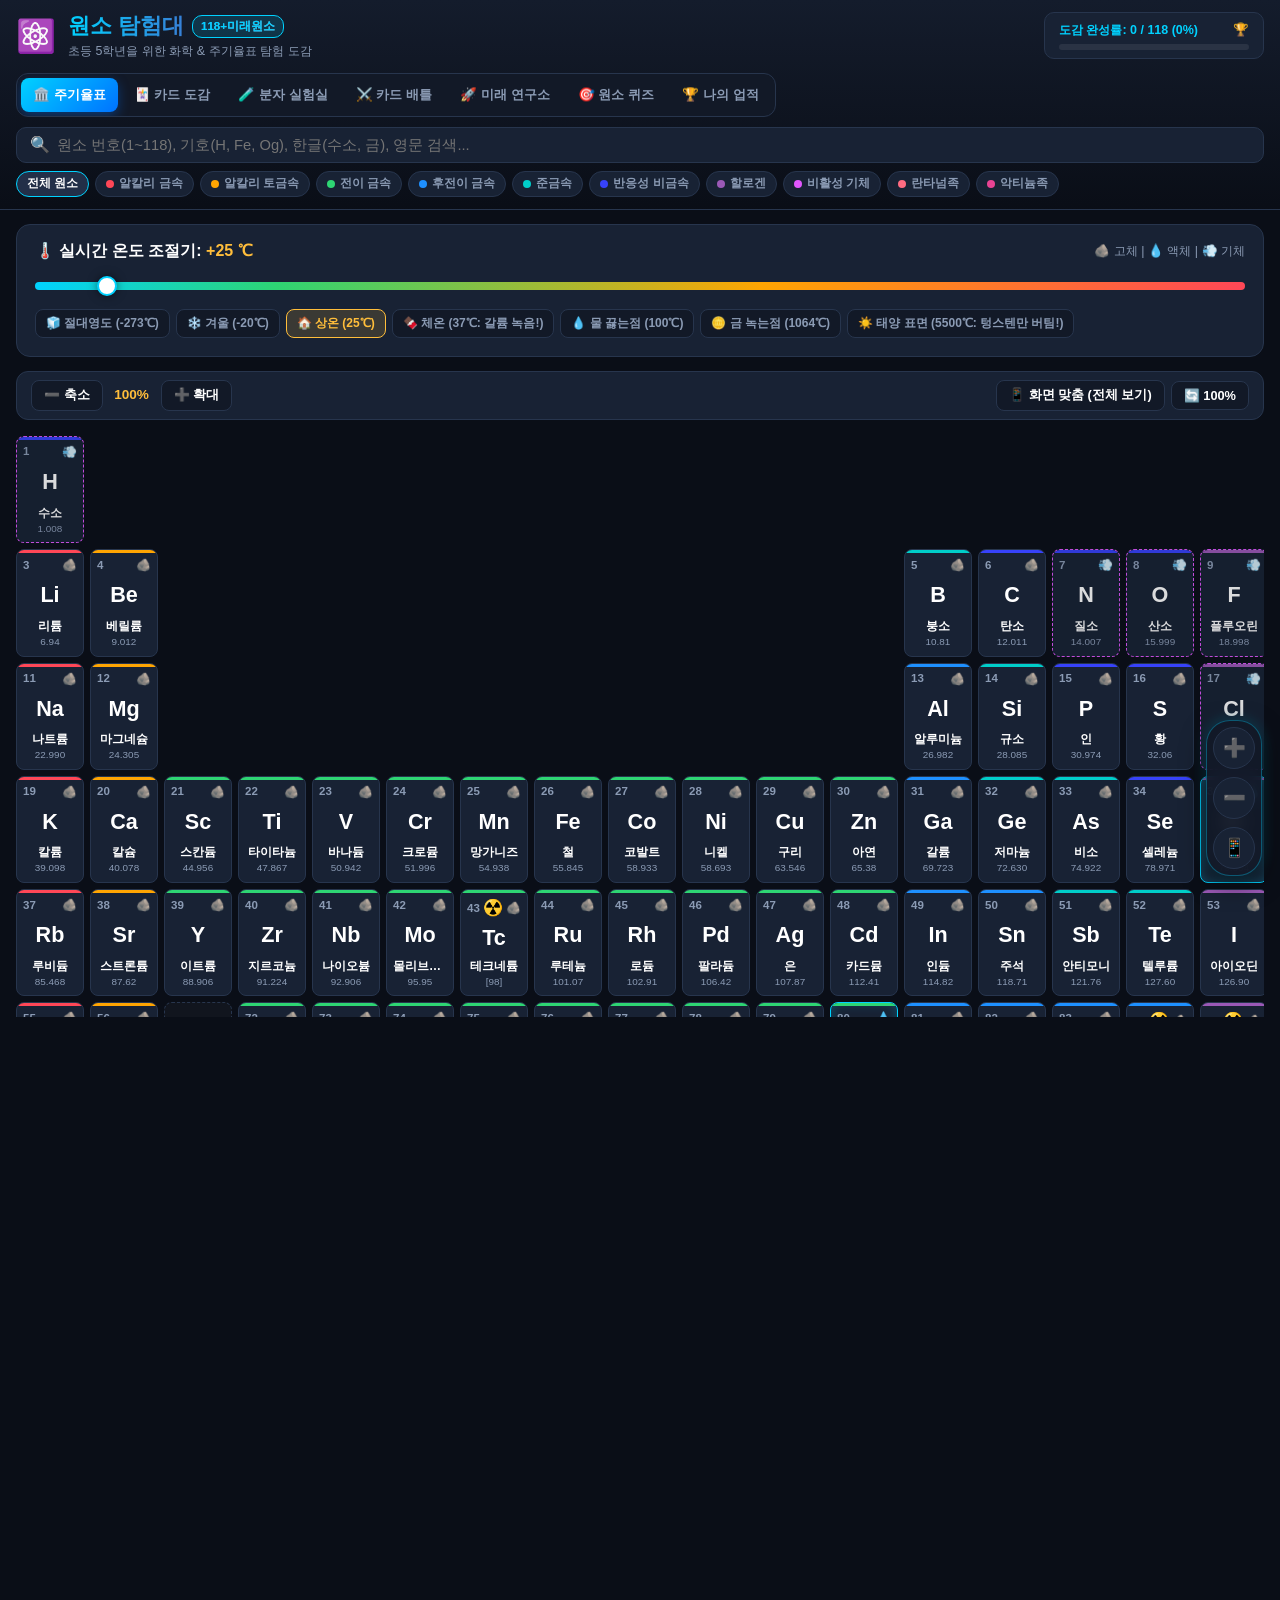
==== commit 7af48548: "fix(navigation): 서브 화면 및 모달에서 뒤로가기 시 메인(주기율표)으로 복귀하도록 내비게이션 및 종료 방지 로직 개선 (v2.8.1)" ====
--- a/index.html
+++ b/index.html
@@ -2,15 +2,15 @@
 <html lang="ko">
 <head>
   <meta charset="UTF-8">
-  <meta name="viewport" content="width=device-width, initial-scale=1.0, maximum-scale=1.0, user-scalable=no">
+  <meta name="viewport" content="width=device-width, initial-scale=1.0, maximum-scale=1.0, user-scalable=no, viewport-fit=cover">
   <meta name="theme-color" content="#0a0e17">
   <meta name="description" content="초등학교 5학년을 위한 신나는 118개 원소 & 8주기 미래 원소 주기율표 탐험 앱">
   <meta http-equiv="Cache-Control" content="no-cache, no-store, must-revalidate">
   <meta http-equiv="Pragma" content="no-cache">
   <meta http-equiv="Expires" content="0">
   <title>원소 탐험대 : 118 원소 & 미지의 세계</title>
-  <link rel="stylesheet" href="css/style.css?v=2.7.0">
-  <link rel="manifest" href="manifest.json?v=2.6.0">
+  <link rel="stylesheet" href="css/style.css?v=2.8.1">
+  <link rel="manifest" href="manifest.json?v=2.8.1">
 </head>
 <body>
 
@@ -313,14 +313,32 @@
       <div class="book-header-bar">
         <div class="book-title-meta">
           <span class="book-icon">📖</span>
-          <span class="book-series-title">나의 첫 주기율표 공부 · 118 원소 도감</span>
-          <span class="book-page-badge" id="modal-page-num">제 1장 · 수소 (1 / 118쪽)</span>
+          <span class="book-series-title">원소도감</span>
+          <span class="book-page-badge" id="modal-page-num">수소 (1 / 118)</span>
         </div>
         <div class="book-header-actions">
-          <button id="speak-ko-btn" class="speak-btn" title="한글 발음 듣기">🔊 한국어</button>
-          <button id="speak-en-btn" class="speak-btn" title="영어 발음 듣기">🔊 English</button>
+          <button id="speak-ko-btn" class="speak-btn speak-btn-ko" title="한국어 발음 듣기">
+            <span class="speak-btn-icon">🔊</span>
+            <span class="speak-btn-label">한국어</span>
+          </button>
+          <button id="speak-en-btn" class="speak-btn speak-btn-en" title="English 발음 듣기">
+            <span class="speak-btn-icon">🎧</span>
+            <span class="speak-btn-label">English</span>
+          </button>
           <button id="modal-close-btn" class="modal-close-btn" title="책 닫기">✕</button>
         </div>
+      </div>
+
+      <!-- 원소 제목 및 상징 배너 (상단 대표 정보) -->
+      <div class="element-title-banner">
+        <div class="banner-identity">
+          <span class="banner-num-symbol" id="modal-elem-num">#1 H</span>
+          <div class="banner-names">
+            <span class="banner-name-ko" id="modal-elem-name-ko">수소</span>
+            <span class="banner-name-en" id="modal-elem-name-en">Hydrogen</span>
+          </div>
+        </div>
+        <div id="modal-badges" class="modal-badge-row"></div>
       </div>
 
       <!-- 📖 펼쳐진 책 본문 (좌우 2열 또는 반응형 1열) -->
@@ -394,18 +412,6 @@
         <div class="book-page book-right-page">
           <div class="page-corner-tag">PAGE 2 · STORYTELLING</div>
 
-          <!-- 원소 제목 및 상징 배너 -->
-          <div class="element-title-banner">
-            <div class="banner-identity">
-              <span class="banner-num-symbol" id="modal-elem-num">#1 H</span>
-              <div class="banner-names">
-                <span class="banner-name-ko" id="modal-elem-name-ko">수소</span>
-                <span class="banner-name-en" id="modal-elem-name-en">Hydrogen</span>
-              </div>
-            </div>
-            <div id="modal-badges" class="modal-badge-row"></div>
-          </div>
-
           <!-- 1. 한 줄 이야기 -->
           <div class="book-story-section intro-section">
             <div class="book-quote-icon">“</div>
@@ -448,24 +454,24 @@
 
       <!-- 📖 책 하단 페이지 넘김 바 -->
       <div class="book-footer-nav">
-        <button id="modal-prev-btn" class="book-nav-btn">◀ 이전 장 (원소)</button>
-        <span class="book-nav-hint">⌨️ 키보드 좌우 방향키(◀, ▶)로 책장을 넘겨보세요</span>
-        <button id="modal-next-btn" class="book-nav-btn">다음 장 (원소) ▶</button>
+        <button id="modal-prev-btn" class="book-nav-btn">◀ 이전 원소</button>
+        <span class="book-nav-hint">⌨️ 키보드 좌우 방향키(◀, ▶)로 넘겨보세요</span>
+        <button id="modal-next-btn" class="book-nav-btn">다음 원소 ▶</button>
       </div>
 
     </div>
   </div>
 
-  <!-- 자바스크립트 모듈 로드 (캐시 버스팅 적용 v2.7.0) -->
-  <script src="js/elements-data.js?v=2.7.0"></script>
-  <script src="js/temperature-slider.js?v=2.7.0"></script>
-  <script src="js/atom-model.js?v=2.7.0"></script>
-  <script src="js/molecule-lab.js?v=2.7.0"></script>
-  <script src="js/card-battle.js?v=2.7.0"></script>
-  <script src="js/achievements.js?v=2.7.0"></script>
-  <script src="js/periodic-table.js?v=2.7.0"></script>
-  <script src="js/future-lab.js?v=2.7.0"></script>
-  <script src="js/quiz.js?v=2.7.0"></script>
-  <script src="js/app.js?v=2.7.0"></script>
+  <!-- 자바스크립트 모듈 로드 (캐시 버스팅 적용 v2.8.1) -->
+  <script src="js/elements-data.js?v=2.8.1"></script>
+  <script src="js/temperature-slider.js?v=2.8.1"></script>
+  <script src="js/atom-model.js?v=2.8.1"></script>
+  <script src="js/molecule-lab.js?v=2.8.1"></script>
+  <script src="js/card-battle.js?v=2.8.1"></script>
+  <script src="js/achievements.js?v=2.8.1"></script>
+  <script src="js/periodic-table.js?v=2.8.1"></script>
+  <script src="js/future-lab.js?v=2.8.1"></script>
+  <script src="js/quiz.js?v=2.8.1"></script>
+  <script src="js/app.js?v=2.8.1"></script>
 </body>
 </html>
--- a/css/style.css
+++ b/css/style.css
@@ -36,13 +36,28 @@
   word-break: keep-all;
 }
 
+html {
+  width: 100%;
+  max-width: 100vw;
+  overflow-x: hidden;
+}
+
 body {
   font-family: -apple-system, BlinkMacSystemFont, 'Pretendard', 'Segoe UI', Roboto, Helvetica, Arial, sans-serif;
   background-color: var(--bg-primary);
   color: var(--text-main);
   min-height: 100vh;
   line-height: 1.5;
+  width: 100%;
+  max-width: 100vw;
   overflow-x: hidden;
+  position: relative;
+  -webkit-text-size-adjust: 100%;
+}
+
+body.modal-open {
+  overflow: hidden;
+  touch-action: none;
 }
 
 /* 상단 헤더 */
@@ -328,9 +343,12 @@
 
 /* 주기율표 그리드 */
 .table-scroll-container {
+  width: 100%;
+  max-width: 100%;
   overflow-x: auto;
   padding: 6px 0 24px;
   -webkit-overflow-scrolling: touch;
+  position: relative;
 }
 
 .periodic-table-grid {
@@ -779,8 +797,6 @@
   background: rgba(255, 190, 59, 0.18);
   border: 1px solid var(--accent-gold);
   color: var(--accent-gold);
-}
-  transition: all 0.2s;
 }
 #player-card-container .bstat-row:hover {
   background: rgba(0, 210, 255, 0.2);
@@ -1135,24 +1151,90 @@
   align-items: center;
   gap: 8px;
 }
+.speak-btn {
+  display: inline-flex;
+  align-items: center;
+  gap: 6px;
+  padding: 6px 14px;
+  border-radius: 9999px; /* 완전 둥근 캡슐 버튼 */
+  font-family: inherit;
+  font-size: 0.82rem;
+  font-weight: 700;
+  letter-spacing: -0.2px;
+  color: #e2e8f0;
+  background: rgba(255, 255, 255, 0.08);
+  border: 1px solid rgba(255, 255, 255, 0.16);
+  backdrop-filter: blur(8px);
+  -webkit-backdrop-filter: blur(8px);
+  cursor: pointer;
+  transition: all 0.22s cubic-bezier(0.4, 0, 0.2, 1);
+  box-shadow: 0 2px 6px rgba(0, 0, 0, 0.25);
+  user-select: none;
+}
+.speak-btn:hover {
+  background: rgba(255, 255, 255, 0.16);
+  border-color: rgba(255, 255, 255, 0.3);
+  color: #ffffff;
+  transform: translateY(-1px);
+  box-shadow: 0 4px 12px rgba(0, 0, 0, 0.35);
+}
+.speak-btn:active {
+  transform: translateY(0) scale(0.96);
+}
+.speak-btn-ko:hover {
+  border-color: rgba(0, 210, 255, 0.55);
+  box-shadow: 0 4px 14px rgba(0, 210, 255, 0.28);
+}
+.speak-btn-en:hover {
+  border-color: rgba(162, 155, 254, 0.55);
+  box-shadow: 0 4px 14px rgba(162, 155, 254, 0.28);
+}
+.speak-btn.playing {
+  background: linear-gradient(135deg, rgba(0, 210, 255, 0.28), rgba(162, 155, 254, 0.28));
+  border-color: var(--accent-cyan, #00d2d3);
+  color: #ffffff;
+  box-shadow: 0 0 16px rgba(0, 210, 255, 0.45);
+  animation: speakPulse 1.2s infinite ease-in-out;
+}
+@keyframes speakPulse {
+  0%, 100% { transform: scale(1); }
+  50% { transform: scale(1.04); }
+}
+.speak-btn-icon {
+  font-size: 0.92rem;
+  line-height: 1;
+  display: inline-block;
+  transition: transform 0.2s;
+}
+.speak-btn:hover .speak-btn-icon {
+  transform: scale(1.15);
+}
+.speak-btn-label {
+  font-weight: 700;
+  line-height: 1;
+}
 .modal-close-btn {
-  background: rgba(255, 255, 255, 0.1);
-  border: 1px solid rgba(255, 255, 255, 0.15);
-  color: var(--text-bright);
+  background: rgba(255, 255, 255, 0.08);
+  border: 1px solid rgba(255, 255, 255, 0.16);
+  color: #cbd5e1;
   width: 32px;
   height: 32px;
   border-radius: 50%;
-  font-size: 1.1rem;
+  font-size: 1.05rem;
+  font-weight: 700;
   cursor: pointer;
   display: flex;
   align-items: center;
   justify-content: center;
-  transition: all 0.2s;
+  transition: all 0.22s cubic-bezier(0.4, 0, 0.2, 1);
+  box-shadow: 0 2px 6px rgba(0, 0, 0, 0.25);
 }
 .modal-close-btn:hover {
-  background: rgba(255, 71, 87, 0.8);
+  background: rgba(255, 71, 87, 0.85);
+  border-color: rgba(255, 71, 87, 1);
   color: #fff;
-  transform: rotate(90deg);
+  transform: rotate(90deg) scale(1.06);
+  box-shadow: 0 4px 12px rgba(255, 71, 87, 0.4);
 }
 
 /* 📖 양면 책 본문 컨테이너 */
@@ -1382,13 +1464,15 @@
   padding-left: 4px;
 }
 .element-title-banner {
+  background: rgba(0, 0, 0, 0.35);
+  padding: 12px 20px;
   display: flex;
   justify-content: space-between;
   align-items: center;
   flex-wrap: wrap;
-  gap: 10px;
-  padding-bottom: 12px;
+  gap: 12px;
   border-bottom: 1px solid var(--border-color);
+  flex-shrink: 0;
 }
 .banner-identity {
   display: flex;
@@ -1415,6 +1499,55 @@
   font-size: 1rem;
   font-weight: 700;
   color: var(--text-muted);
+}
+.modal-badge-row {
+  display: inline-flex;
+  align-items: center;
+  gap: 8px;
+  flex-wrap: wrap;
+}
+.modal-badge {
+  display: inline-flex;
+  align-items: center;
+  gap: 5px;
+  padding: 5px 14px;
+  border-radius: 9999px; /* 완전 둥근 알약(Pill) 버튼 형식 */
+  font-size: 0.82rem;
+  font-weight: 700;
+  letter-spacing: -0.2px;
+  line-height: 1.35;
+  box-shadow: 0 2px 6px rgba(0, 0, 0, 0.25);
+  transition: all 0.2s cubic-bezier(0.4, 0, 0.2, 1);
+  user-select: none;
+}
+.modal-badge:hover {
+  transform: translateY(-1px);
+  box-shadow: 0 4px 10px rgba(0, 0, 0, 0.35);
+}
+.modal-badge-category {
+  font-weight: 800;
+  border: 1px solid rgba(255, 255, 255, 0.25);
+  text-shadow: 0 1px 2px rgba(0, 0, 0, 0.4);
+}
+.modal-badge-spec {
+  background: rgba(255, 255, 255, 0.08);
+  border: 1px solid rgba(255, 255, 255, 0.16);
+  color: #e2e8f0;
+  font-weight: 600;
+}
+.modal-badge-radioactive {
+  background: rgba(255, 71, 87, 0.18);
+  border: 1px solid rgba(255, 71, 87, 0.55);
+  color: #ff6b81;
+  font-weight: 800;
+  box-shadow: 0 0 10px rgba(255, 71, 87, 0.25);
+}
+.modal-badge-future {
+  background: rgba(241, 196, 15, 0.18);
+  border: 1px solid rgba(241, 196, 15, 0.55);
+  color: var(--accent-gold, #f1c40f);
+  font-weight: 800;
+  box-shadow: 0 0 10px rgba(241, 196, 15, 0.25);
 }
 
 /* 스토리텔링 섹션 공통 */
@@ -1541,53 +1674,275 @@
   .vs-divider { margin: 8px 0; }
   .battle-side { width: 100%; max-width: 100%; }
 
-  /* 📱 모바일 책 모달 최적화 */
+}
+
+/* 💻 태블릿 & 가로 모드 최적화 (992px 이하 1열 전환) */
+@media (max-width: 992px) {
   .detail-modal.book-modal {
-    max-height: 94vh;
-    border-radius: 16px;
-  }
-  .book-header-bar {
-    padding: 10px 14px;
-  }
-  .book-series-title {
-    display: none;
+    max-width: 760px;
   }
   .book-spread-container {
     grid-template-columns: 1fr;
     gap: 16px;
-    padding: 12px;
-  }
+    padding: 16px;
+  }
+  .book-left-page {
+    border-right: none;
+    border-bottom: 1px dashed rgba(255, 255, 255, 0.12);
+    padding-right: 0;
+    padding-bottom: 20px;
+  }
+  .book-right-page {
+    padding-left: 0;
+  }
+}
+
+/* 📱 스마트폰 모바일 최적화 (풀스크린 & 터치 친화적 네이티브 UI) */
+@media (max-width: 768px) {
+  .app-header { padding: 8px 12px; }
+  .header-top { flex-direction: column; align-items: stretch; margin-bottom: 6px; gap: 8px; }
+  .app-title { font-size: 1.15rem; }
+  .app-subtitle { font-size: 0.72rem; }
+  .explorer-progress-box { min-width: unset; width: 100%; padding: 6px 10px; }
+  
+  .nav-tabs {
+    width: 100%;
+    display: flex;
+    overflow-x: auto;
+    padding: 3px;
+    gap: 4px;
+    scrollbar-width: thin;
+  }
+  .nav-tab-btn { padding: 6px 10px; font-size: 0.76rem; border-radius: 6px; }
+
+  .main-content { padding: 8px 8px 24px; }
+  .quiz-container { padding: 16px 12px; margin: 4px auto; }
+  .quiz-header { flex-direction: column; align-items: stretch; gap: 8px; text-align: center; }
+  .quiz-score-badge { display: block; width: 100%; text-align: center; }
+  .quiz-question { font-size: 1.08rem; }
+  .quiz-option-btn { padding: 12px 14px; font-size: 0.95rem; }
+
+  .battle-arena { flex-direction: column; }
+  .vs-divider { margin: 8px 0; }
+  .battle-side { width: 100%; max-width: 100%; }
+
+  /* 📱 모바일 전용 전체화면 모달 (PC 뷰 탈피 & 터치 최적화) */
+  .modal-overlay {
+    padding: 0;
+    align-items: stretch;
+    background: rgba(4, 7, 13, 0.95);
+  }
+
+  .detail-modal.book-modal {
+    width: 100%;
+    height: 100%;
+    max-width: 100%;
+    max-height: 100%;
+    height: 100dvh;
+    border-radius: 0;
+    border: none;
+    border-top: 3px solid var(--modal-color, var(--accent-cyan));
+    box-shadow: none;
+    display: flex;
+    flex-direction: column;
+  }
+
+  .book-header-bar {
+    padding: 10px 12px;
+    flex-wrap: nowrap;
+    gap: 8px;
+    background: rgba(13, 19, 31, 0.98);
+    min-height: 48px;
+    flex-shrink: 0;
+  }
+  .book-title-meta {
+    gap: 6px;
+    min-width: 0;
+    flex: 1 1 auto;
+    overflow: hidden;
+  }
+  .book-icon { font-size: 1.1rem; flex-shrink: 0; }
+  .book-series-title {
+    font-size: 0.85rem;
+    white-space: nowrap;
+    font-weight: 800;
+  }
+  .book-page-badge {
+    font-size: 0.72rem;
+    padding: 2px 7px;
+    white-space: nowrap;
+    overflow: hidden;
+    text-overflow: ellipsis;
+    border-radius: 8px;
+  }
+  .book-header-actions {
+    gap: 6px;
+    flex-shrink: 0;
+  }
+  .speak-btn {
+    padding: 5px 9px;
+    font-size: 0.74rem;
+    gap: 4px;
+    box-shadow: none;
+  }
+  .speak-btn-icon { font-size: 0.85rem; }
+  .modal-close-btn {
+    width: 36px;
+    height: 36px;
+    min-width: 36px;
+    font-size: 1.15rem;
+  }
+
+  /* 상단 원소 타이틀 배너 (모바일 최적화) */
+  .element-title-banner {
+    padding: 10px 14px;
+    background: rgba(0, 0, 0, 0.45);
+    gap: 8px;
+    flex-shrink: 0;
+  }
+  .banner-identity {
+    gap: 8px;
+  }
+  .banner-num-symbol {
+    font-size: 1.2rem;
+  }
+  .banner-name-ko {
+    font-size: 1.45rem;
+  }
+  .banner-name-en {
+    font-size: 0.9rem;
+  }
+  .modal-badge-row {
+    gap: 4px;
+  }
+  .modal-badge {
+    font-size: 0.72rem;
+    padding: 3px 8px;
+  }
+
+  .page-corner-tag {
+    display: none;
+  }
+
+  .book-spread-container {
+    grid-template-columns: 1fr;
+    gap: 14px;
+    padding: 12px 14px 24px;
+    overflow-y: auto;
+    -webkit-overflow-scrolling: touch;
+    flex-grow: 1;
+  }
+
   .book-left-page {
     border-right: none;
     border-bottom: 1px dashed rgba(255, 255, 255, 0.12);
     padding-right: 0;
     padding-bottom: 16px;
+    gap: 14px;
   }
   .book-right-page {
     padding-left: 0;
-  }
+    gap: 14px;
+  }
+
+  .gallery-tab-row {
+    padding: 3px;
+    gap: 3px;
+  }
+  .gallery-tab-btn {
+    padding: 7px 4px;
+    font-size: 0.76rem;
+    white-space: nowrap;
+  }
+
   .illust-big-icon {
-    font-size: 3.2rem;
-  }
-  .banner-name-ko {
-    font-size: 1.45rem;
-  }
+    font-size: 3rem;
+  }
+  .illust-item-title {
+    font-size: 1.02rem;
+  }
+  .illust-desc-box {
+    font-size: 0.84rem;
+    padding: 8px 12px;
+  }
+
+  .photo-stage {
+    min-height: 180px;
+    max-height: 200px;
+  }
+  .modal-real-photo {
+    height: 180px;
+  }
+
+  .atom-canvas-wrap #atom-canvas {
+    width: 120px;
+    height: 120px;
+  }
+
+  .spec-table-card {
+    padding: 12px 14px;
+  }
+  .spec-grid {
+    gap: 6px 10px;
+  }
+  .spec-cell {
+    font-size: 0.8rem;
+    padding: 3px 0;
+  }
+  .spec-k { font-size: 0.75rem; }
+  .spec-v { font-size: 0.78rem; }
+
+  .book-story-section {
+    padding: 12px 14px;
+  }
+  .book-section-title {
+    font-size: 0.86rem;
+  }
+  .book-section-body {
+    font-size: 0.84rem;
+    line-height: 1.55;
+  }
+  .book-summary-quote {
+    font-size: 0.92rem;
+    line-height: 1.5;
+  }
+
+  .flame-display-box {
+    gap: 12px;
+  }
+  .flame-visual-wrap {
+    width: 52px;
+    height: 62px;
+  }
+  .animated-flame {
+    width: 24px;
+    height: 42px;
+  }
+
+  .hazard-stat-row {
+    font-size: 0.8rem;
+    padding: 5px 8px;
+  }
+  .h-stars { font-size: 0.95rem; }
+
   .book-footer-nav {
     padding: 10px 14px;
+    gap: 10px;
+    background: rgba(13, 19, 31, 0.98);
+    border-top: 1px solid var(--border-color);
+    flex-shrink: 0;
   }
   .book-nav-hint {
     display: none;
   }
   .book-nav-btn {
-    padding: 8px 14px;
-    font-size: 0.85rem;
-  }
-
-  .atom-canvas-wrap #atom-canvas { width: 110px; height: 110px; }
-  .modal-hero-top { gap: 10px; }
-  .modal-name-ko { font-size: 1.35rem; }
-  .modal-body { padding: 12px; gap: 10px; }
-  .info-section-card { padding: 10px 12px; }
+    flex: 1;
+    justify-content: center;
+    padding: 10px 12px;
+    font-size: 0.86rem;
+    min-height: 42px;
+    border-radius: 10px;
+  }
 }
 
 /* ✨ 1~4 신규 기능: 홀로그램 레어도 & 쉬머 효과 */
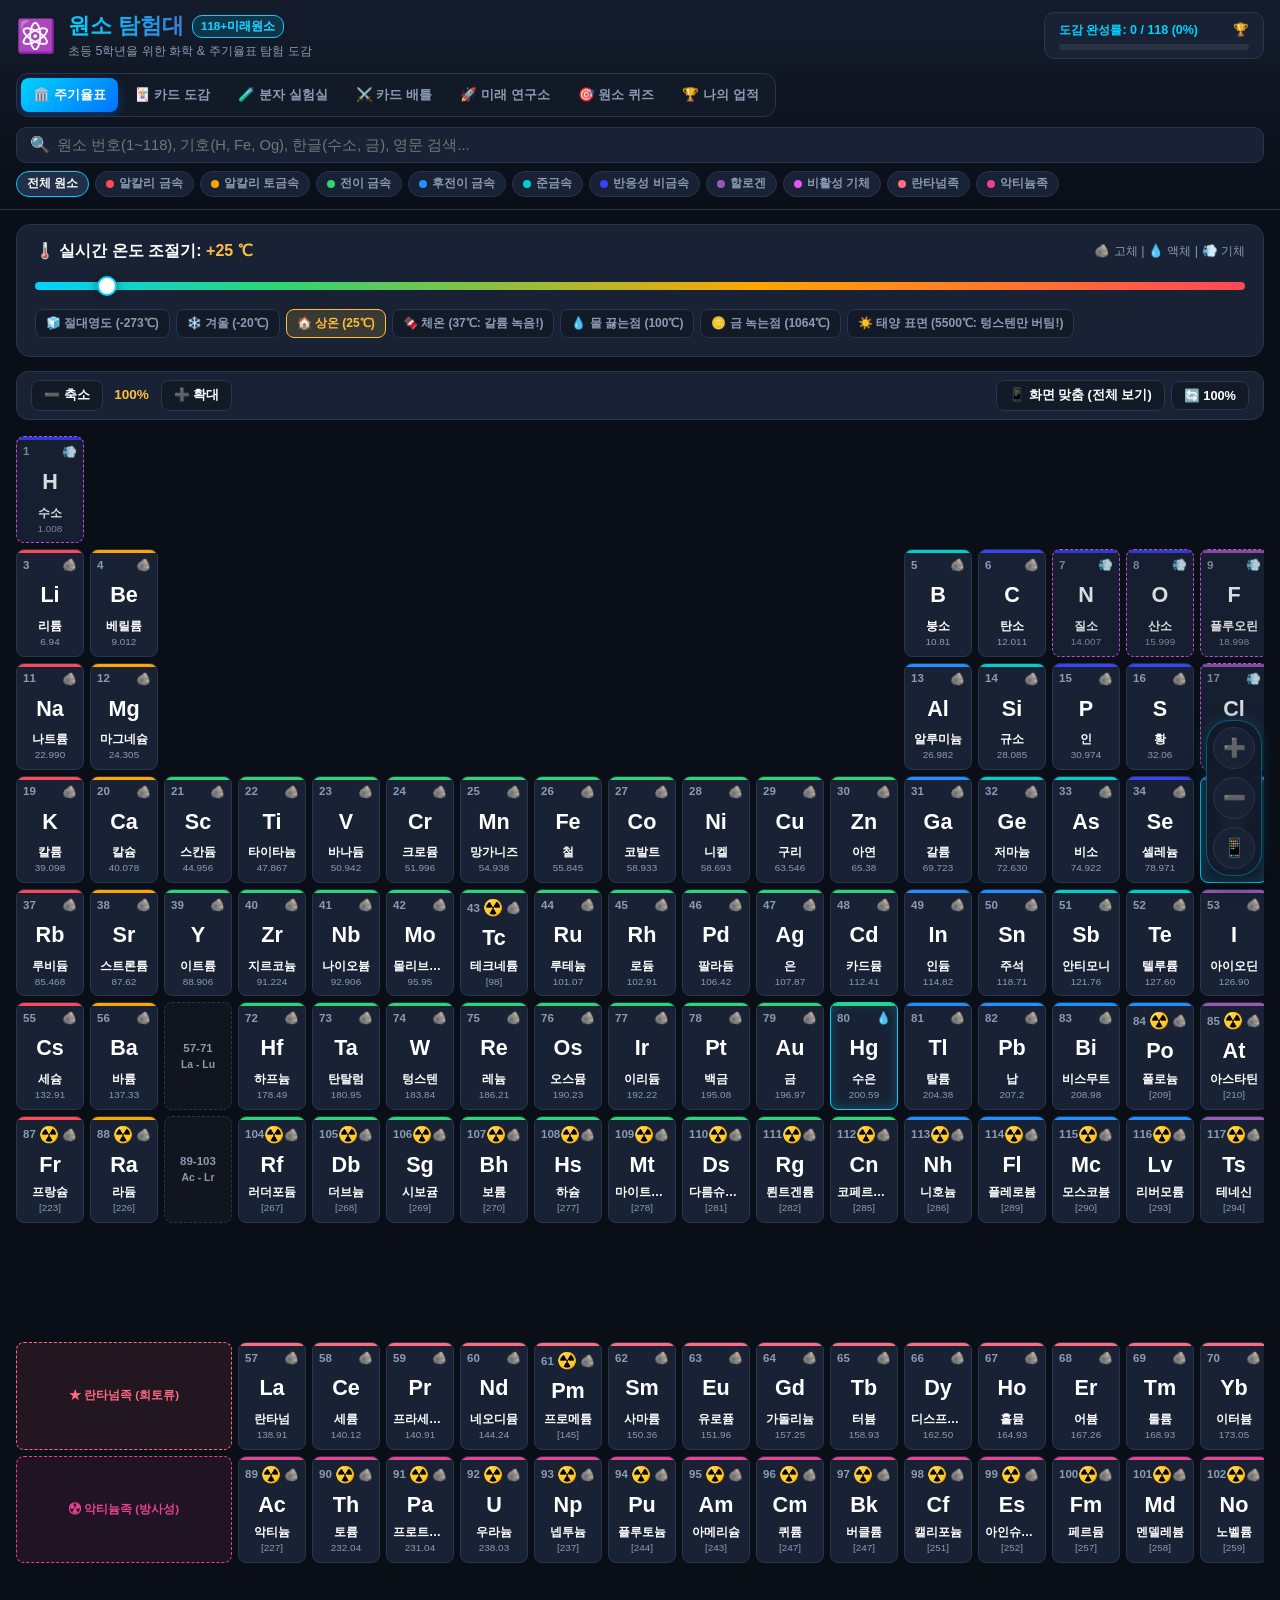
==== commit 66f669cc: "feat(pwa): PWA 완전 지원 - 서비스워커(sw.js) 탑재, 192/512 PNG 아이콘 생성, iOS PWA 메타태그 및 원클릭 앱 설치 버튼 추가 (v2.8.2)" ====
--- a/index.html
+++ b/index.html
@@ -9,8 +9,14 @@
   <meta http-equiv="Pragma" content="no-cache">
   <meta http-equiv="Expires" content="0">
   <title>원소 탐험대 : 118 원소 & 미지의 세계</title>
-  <link rel="stylesheet" href="css/style.css?v=2.8.1">
-  <link rel="manifest" href="manifest.json?v=2.8.1">
+  <link rel="stylesheet" href="css/style.css?v=2.8.2">
+  <link rel="manifest" href="manifest.json?v=2.8.2">
+  <!-- iOS Safari PWA 지원 메타 태그 -->
+  <link rel="apple-touch-icon" href="assets/icon-192.png">
+  <meta name="mobile-web-app-capable" content="yes">
+  <meta name="apple-mobile-web-app-capable" content="yes">
+  <meta name="apple-mobile-web-app-status-bar-style" content="black-translucent">
+  <meta name="apple-mobile-web-app-title" content="원소 탐험대">
 </head>
 <body>
 
@@ -25,14 +31,22 @@
         </div>
       </div>
 
-      <!-- 상단 도감 완성률 바 -->
-      <div class="explorer-progress-box">
-        <div class="progress-info-row">
-          <span id="explorer-progress-label">도감 완성률: 0 / 118 (0%)</span>
-          <span class="progress-trophy">🏆</span>
-        </div>
-        <div class="progress-track">
-          <div id="explorer-progress-fill" class="progress-fill" style="width: 0%;"></div>
+      <div class="header-right-meta">
+        <!-- 📲 PWA 원클릭 앱 설치 버튼 (모바일 브라우저 접속 시 노출) -->
+        <button id="pwa-install-btn" class="pwa-install-btn" title="스마트폰 홈 화면에 원소 탐험대 앱 설치">
+          <span class="pwa-btn-icon">📲</span>
+          <span class="pwa-btn-label">앱 설치</span>
+        </button>
+
+        <!-- 상단 도감 완성률 바 -->
+        <div class="explorer-progress-box">
+          <div class="progress-info-row">
+            <span id="explorer-progress-label">도감 완성률: 0 / 118 (0%)</span>
+            <span class="progress-trophy">🏆</span>
+          </div>
+          <div class="progress-track">
+            <div id="explorer-progress-fill" class="progress-fill" style="width: 0%;"></div>
+          </div>
         </div>
       </div>
 
@@ -462,16 +476,16 @@
     </div>
   </div>
 
-  <!-- 자바스크립트 모듈 로드 (캐시 버스팅 적용 v2.8.1) -->
-  <script src="js/elements-data.js?v=2.8.1"></script>
-  <script src="js/temperature-slider.js?v=2.8.1"></script>
-  <script src="js/atom-model.js?v=2.8.1"></script>
-  <script src="js/molecule-lab.js?v=2.8.1"></script>
-  <script src="js/card-battle.js?v=2.8.1"></script>
-  <script src="js/achievements.js?v=2.8.1"></script>
-  <script src="js/periodic-table.js?v=2.8.1"></script>
-  <script src="js/future-lab.js?v=2.8.1"></script>
-  <script src="js/quiz.js?v=2.8.1"></script>
-  <script src="js/app.js?v=2.8.1"></script>
+  <!-- 자바스크립트 모듈 로드 (캐시 버스팅 적용 v2.8.2) -->
+  <script src="js/elements-data.js?v=2.8.2"></script>
+  <script src="js/temperature-slider.js?v=2.8.2"></script>
+  <script src="js/atom-model.js?v=2.8.2"></script>
+  <script src="js/molecule-lab.js?v=2.8.2"></script>
+  <script src="js/card-battle.js?v=2.8.2"></script>
+  <script src="js/achievements.js?v=2.8.2"></script>
+  <script src="js/periodic-table.js?v=2.8.2"></script>
+  <script src="js/future-lab.js?v=2.8.2"></script>
+  <script src="js/quiz.js?v=2.8.2"></script>
+  <script src="js/app.js?v=2.8.2"></script>
 </body>
 </html>
--- a/css/style.css
+++ b/css/style.css
@@ -116,6 +116,52 @@
 .app-subtitle {
   font-size: 0.78rem;
   color: var(--text-muted);
+}
+
+.header-right-meta {
+  display: flex;
+  align-items: center;
+  gap: 12px;
+  flex-wrap: wrap;
+}
+
+/* 📲 PWA 원클릭 앱 설치 버튼 */
+.pwa-install-btn {
+  display: none; /* JS에서 모바일 브라우저 / beforeinstallprompt 시 inline-flex 노출 */
+  align-items: center;
+  gap: 6px;
+  background: linear-gradient(135deg, rgba(0, 210, 255, 0.25), rgba(0, 114, 255, 0.35));
+  border: 1.5px solid var(--accent-cyan);
+  color: #ffffff;
+  padding: 7px 14px;
+  border-radius: 9999px;
+  font-family: inherit;
+  font-size: 0.82rem;
+  font-weight: 800;
+  cursor: pointer;
+  transition: all 0.25s ease;
+  box-shadow: 0 0 14px rgba(0, 210, 255, 0.35);
+  user-select: none;
+  white-space: nowrap;
+}
+
+.pwa-install-btn:hover {
+  background: linear-gradient(135deg, rgba(0, 210, 255, 0.45), rgba(0, 114, 255, 0.6));
+  box-shadow: 0 0 20px rgba(0, 210, 255, 0.65);
+  transform: translateY(-1px) scale(1.02);
+}
+
+.pwa-install-btn:active {
+  transform: scale(0.96);
+}
+
+.pwa-btn-icon {
+  font-size: 0.95rem;
+  line-height: 1;
+}
+
+.pwa-btn-label {
+  line-height: 1;
 }
 
 /* 상단 도감 진행도 바 */
@@ -1645,37 +1691,6 @@
   color: var(--text-muted);
 }
 
-/* 📱 반응형 모바일 (스마트폰 최적화) */
-@media (max-width: 768px) {
-  .app-header { padding: 8px 12px; }
-  .header-top { flex-direction: column; align-items: stretch; margin-bottom: 6px; gap: 8px; }
-  .app-title { font-size: 1.15rem; }
-  .app-subtitle { font-size: 0.72rem; }
-  .explorer-progress-box { min-width: unset; width: 100%; padding: 6px 10px; }
-  
-  .nav-tabs {
-    width: 100%;
-    display: flex;
-    overflow-x: auto;
-    padding: 3px;
-    gap: 4px;
-    scrollbar-width: thin;
-  }
-  .nav-tab-btn { padding: 6px 10px; font-size: 0.76rem; border-radius: 6px; }
-
-  .main-content { padding: 8px 8px 24px; }
-  .quiz-container { padding: 16px 12px; margin: 4px auto; }
-  .quiz-header { flex-direction: column; align-items: stretch; gap: 8px; text-align: center; }
-  .quiz-score-badge { display: block; width: 100%; text-align: center; }
-  .quiz-question { font-size: 1.08rem; }
-  .quiz-option-btn { padding: 12px 14px; font-size: 0.95rem; }
-
-  .battle-arena { flex-direction: column; }
-  .vs-divider { margin: 8px 0; }
-  .battle-side { width: 100%; max-width: 100%; }
-
-}
-
 /* 💻 태블릿 & 가로 모드 최적화 (992px 이하 1열 전환) */
 @media (max-width: 992px) {
   .detail-modal.book-modal {
@@ -1703,7 +1718,24 @@
   .header-top { flex-direction: column; align-items: stretch; margin-bottom: 6px; gap: 8px; }
   .app-title { font-size: 1.15rem; }
   .app-subtitle { font-size: 0.72rem; }
-  .explorer-progress-box { min-width: unset; width: 100%; padding: 6px 10px; }
+  
+  .header-right-meta {
+    width: 100%;
+    display: flex;
+    align-items: center;
+    justify-content: space-between;
+    gap: 8px;
+  }
+  .pwa-install-btn {
+    padding: 5px 12px;
+    font-size: 0.76rem;
+    flex-shrink: 0;
+  }
+  .explorer-progress-box {
+    flex-grow: 1;
+    min-width: unset;
+    padding: 6px 10px;
+  }
   
   .nav-tabs {
     width: 100%;
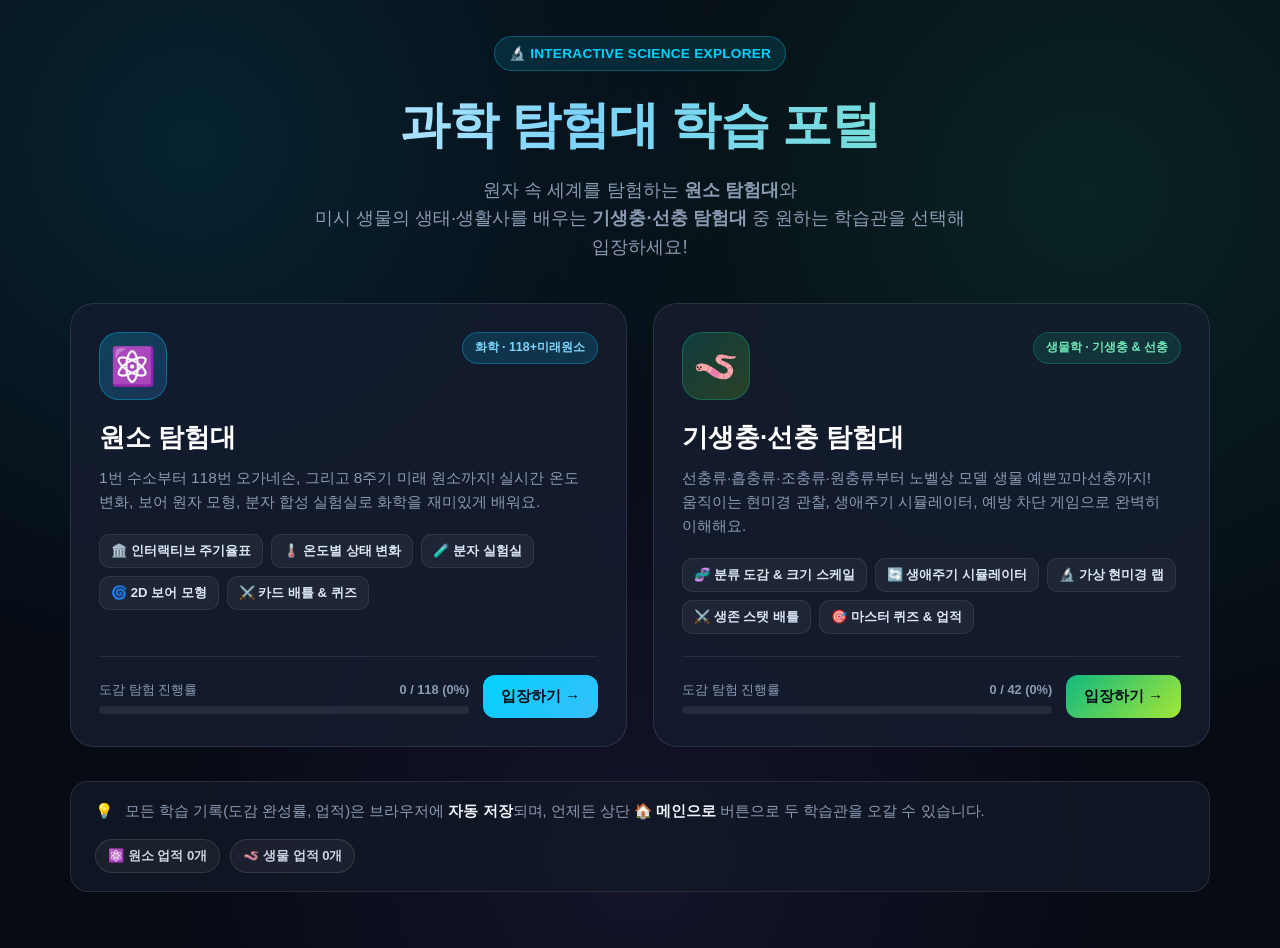
==== commit 4566a247: "Add main science portal and 42-species Parasite & Nematode Explorer" ====
--- a/index.html
+++ b/index.html
@@ -3,489 +3,135 @@
 <head>
   <meta charset="UTF-8">
   <meta name="viewport" content="width=device-width, initial-scale=1.0, maximum-scale=1.0, user-scalable=no, viewport-fit=cover">
-  <meta name="theme-color" content="#0a0e17">
-  <meta name="description" content="초등학교 5학년을 위한 신나는 118개 원소 & 8주기 미래 원소 주기율표 탐험 앱">
-  <meta http-equiv="Cache-Control" content="no-cache, no-store, must-revalidate">
-  <meta http-equiv="Pragma" content="no-cache">
-  <meta http-equiv="Expires" content="0">
-  <title>원소 탐험대 : 118 원소 & 미지의 세계</title>
-  <link rel="stylesheet" href="css/style.css?v=2.8.2">
-  <link rel="manifest" href="manifest.json?v=2.8.2">
-  <!-- iOS Safari PWA 지원 메타 태그 -->
+  <meta name="theme-color" content="#070b14">
+  <meta name="description" content="원소 탐험대와 기생충·선충 탐험대를 한곳에서 선택해 학습하는 인터랙티브 과학 탐험 포털">
+  <title>과학 탐험대 : 원소 & 기생충·선충 학습 포털</title>
+  <link rel="stylesheet" href="css/portal.css?v=3.0.0">
+  <link rel="manifest" href="manifest.json?v=3.0.0">
   <link rel="apple-touch-icon" href="assets/icon-192.png">
-  <meta name="mobile-web-app-capable" content="yes">
-  <meta name="apple-mobile-web-app-capable" content="yes">
-  <meta name="apple-mobile-web-app-status-bar-style" content="black-translucent">
-  <meta name="apple-mobile-web-app-title" content="원소 탐험대">
 </head>
 <body>
-
-  <!-- 상단 헤더 -->
-  <header class="app-header">
-    <div class="header-top">
-      <div class="app-branding">
-        <div class="app-logo">⚛️</div>
-        <div>
-          <h1 class="app-title">원소 탐험대 <span class="title-badge">118+미래원소</span></h1>
-          <p class="app-subtitle">초등 5학년을 위한 화학 & 주기율표 탐험 도감</p>
-        </div>
-      </div>
-
-      <div class="header-right-meta">
-        <!-- 📲 PWA 원클릭 앱 설치 버튼 (모바일 브라우저 접속 시 노출) -->
-        <button id="pwa-install-btn" class="pwa-install-btn" title="스마트폰 홈 화면에 원소 탐험대 앱 설치">
-          <span class="pwa-btn-icon">📲</span>
-          <span class="pwa-btn-label">앱 설치</span>
-        </button>
-
-        <!-- 상단 도감 완성률 바 -->
-        <div class="explorer-progress-box">
-          <div class="progress-info-row">
-            <span id="explorer-progress-label">도감 완성률: 0 / 118 (0%)</span>
-            <span class="progress-trophy">🏆</span>
-          </div>
-          <div class="progress-track">
-            <div id="explorer-progress-fill" class="progress-fill" style="width: 0%;"></div>
-          </div>
-        </div>
-      </div>
-
-      <!-- 뷰 모드 탭 7개 -->
-      <nav class="nav-tabs">
-        <button class="nav-tab-btn active" data-view="view-table">🏛️ 주기율표</button>
-        <button class="nav-tab-btn" data-view="view-cards">🃏 카드 도감</button>
-        <button class="nav-tab-btn" data-view="view-molecule">🧪 분자 실험실</button>
-        <button class="nav-tab-btn" data-view="view-battle">⚔️ 카드 배틀</button>
-        <button class="nav-tab-btn" data-view="view-future">🚀 미래 연구소</button>
-        <button class="nav-tab-btn" data-view="view-quiz">🎯 원소 퀴즈</button>
-        <button class="nav-tab-btn" data-view="view-achievements">🏆 나의 업적</button>
-      </nav>
-    </div>
-
-    <!-- 검색 & 필터 바 (테이블/도감 뷰에서만 노출) -->
-    <div class="filter-bar">
-      <div class="search-box-wrap">
-        <span class="search-icon">🔍</span>
-        <input type="text" id="search-input" class="search-input" placeholder="원소 번호(1~118), 기호(H, Fe, Og), 한글(수소, 금), 영문 검색...">
-      </div>
-
-      <div class="category-chips">
-        <button class="chip-btn active" data-cat="all">전체 원소</button>
-        <button class="chip-btn" data-cat="alkali-metal"><span class="dot" style="background:var(--cat-alkali-metal)"></span>알칼리 금속</button>
-        <button class="chip-btn" data-cat="alkaline-earth"><span class="dot" style="background:var(--cat-alkaline-earth)"></span>알칼리 토금속</button>
-        <button class="chip-btn" data-cat="transition-metal"><span class="dot" style="background:var(--cat-transition-metal)"></span>전이 금속</button>
-        <button class="chip-btn" data-cat="post-transition"><span class="dot" style="background:var(--cat-post-transition)"></span>후전이 금속</button>
-        <button class="chip-btn" data-cat="metalloid"><span class="dot" style="background:var(--cat-metalloid)"></span>준금속</button>
-        <button class="chip-btn" data-cat="nonmetal"><span class="dot" style="background:var(--cat-nonmetal)"></span>반응성 비금속</button>
-        <button class="chip-btn" data-cat="halogen"><span class="dot" style="background:var(--cat-halogen)"></span>할로겐</button>
-        <button class="chip-btn" data-cat="noble-gas"><span class="dot" style="background:var(--cat-noble-gas)"></span>비활성 기체</button>
-        <button class="chip-btn" data-cat="lanthanide"><span class="dot" style="background:var(--cat-lanthanide)"></span>란타넘족</button>
-        <button class="chip-btn" data-cat="actinide"><span class="dot" style="background:var(--cat-actinide)"></span>악티늄족</button>
-      </div>
-    </div>
-  </header>
-
-  <!-- 메인 뷰 컨텐츠 영역 -->
-  <main class="main-content">
-
-    <!-- 1. 주기율표 뷰 (온도 슬라이더 포함) -->
-    <section id="view-table" class="view-section active">
-      <!-- 🌡️ 온도 조절기 바 -->
-      <div class="temp-control-panel">
-        <div class="temp-header">
-          <span class="temp-title">🌡️ 실시간 온도 조절기: <b id="temp-display-val" style="color:var(--accent-gold);">+25 ℃</b></span>
-          <span class="temp-legend">🪨 고체 | 💧 액체 | 💨 기체</span>
-        </div>
-        <div class="temp-slider-wrap">
-          <input type="range" id="temp-slider-input" min="-273" max="5500" value="25" step="5" class="temp-slider">
-        </div>
-        <div class="temp-presets-row">
-          <button class="temp-preset-btn" data-temp="-273">🧊 절대영도 (-273℃)</button>
-          <button class="temp-preset-btn" data-temp="-20">❄️ 겨울 (-20℃)</button>
-          <button class="temp-preset-btn active" data-temp="25">🏠 상온 (25℃)</button>
-          <button class="temp-preset-btn" data-temp="37">🍫 체온 (37℃: 갈륨 녹음!)</button>
-          <button class="temp-preset-btn" data-temp="100">💧 물 끓는점 (100℃)</button>
-          <button class="temp-preset-btn" data-temp="1064">🪙 금 녹는점 (1064℃)</button>
-          <button class="temp-preset-btn" data-temp="5500">☀️ 태양 표면 (5500℃: 텅스텐만 버팀!)</button>
-        </div>
-      </div>
-
-      <!-- 🔍 주기율표 확대/축소(Zoom) 컨트롤 패널 -->
-      <div class="table-zoom-panel">
-        <div class="zoom-btn-group">
-          <button class="zoom-btn btn-zoom-out" title="주기율표 축소">➖ 축소</button>
-          <span class="zoom-display-val">100%</span>
-          <button class="zoom-btn btn-zoom-in" title="주기율표 확대">➕ 확대</button>
-        </div>
-        <div class="zoom-preset-group">
-          <button class="zoom-btn btn-zoom-fit" title="화면 폭에 딱 맞추기">📱 화면 맞춤 (전체 보기)</button>
-          <button class="zoom-btn btn-zoom-reset" title="원래 크기">🔄 100%</button>
-        </div>
-      </div>
-
-      <div class="table-scroll-container">
-        <div id="periodic-zoom-wrapper" class="periodic-zoom-wrapper">
-          <div id="periodic-grid" class="periodic-table-grid">
-            <!-- JS에서 1~118번 원소 타일 자동 렌더링 -->
-          </div>
-        </div>
-      </div>
-
-      <!-- 📱 모바일 우측 하단 플로팅 줌 버튼 -->
-      <div id="floating-zoom-bar" class="floating-zoom-bar">
-        <button class="f-zoom-btn btn-zoom-in" title="확대">➕</button>
-        <button class="f-zoom-btn btn-zoom-out" title="축소">➖</button>
-        <button class="f-zoom-btn btn-zoom-fit" title="화면 맞춤">📱</button>
-      </div>
+  <main class="portal-container">
+    <section class="portal-hero">
+      <div class="portal-badge">🔬 INTERACTIVE SCIENCE EXPLORER</div>
+      <h1 class="portal-title">과학 탐험대 학습 포털</h1>
+      <p class="portal-subtitle">
+        원자 속 세계를 탐험하는 <strong>원소 탐험대</strong>와<br>
+        미시 생물의 생태·생활사를 배우는 <strong>기생충·선충 탐험대</strong> 중 원하는 학습관을 선택해 입장하세요!
+      </p>
     </section>
 
-    <!-- 2. 카드 도감 뷰 -->
-    <section id="view-cards" class="view-section">
-      <div id="cards-grid" class="cards-grid">
-        <!-- JS 렌더링 -->
-      </div>
-    </section>
-
-    <!-- 3. 🧪 원소 연금술 분자 실험실 -->
-    <section id="view-molecule" class="view-section">
-      <div class="future-hero" style="background: linear-gradient(135deg, rgba(0, 210, 255, 0.15) 0%, rgba(24, 34, 52, 0.8) 100%); border-color: rgba(0, 210, 255, 0.3);">
-        <div class="future-hero-title" style="color:var(--accent-cyan);">🧪 원소 연금술 결합 실험실</div>
-        <div class="future-hero-desc">
-          원소들을 비커에 넣고 화학 반응을 일으켜 물(H₂O), 소금(NaCl), 배터리, 다이아몬드 등 우리 주변의 신기한 물질을 직접 합성해보세요!
-        </div>
-      </div>
-
-      <div class="beaker-lab-container">
-        <!-- 비커 그래픽 스테이지 -->
-        <div class="beaker-stage">
-          <div id="beaker-graphic" class="beaker-graphic">
-            <div class="beaker-liquid"></div>
-            <div class="beaker-bubbles"></div>
-            <div style="font-size:2rem; line-height:1; position:relative; z-index:5;">🧪</div>
+    <section class="portal-grid">
+      <!-- 1. 원소 탐험대 카드 -->
+      <a href="element.html" class="portal-card card-element">
+        <div>
+          <div class="card-header-row">
+            <div class="card-icon-wrap">⚛️</div>
+            <span class="card-tag">화학 · 118+미래원소</span>
           </div>
-          <div id="beaker-slots" class="beaker-slots-row">
-            <!-- 선택된 슬롯 3개 -->
-          </div>
-          <div class="beaker-action-row">
-            <button id="clear-beaker-btn" class="modal-nav-btn">비우기 🗑️</button>
-            <button id="craft-btn" class="fire-btn" style="background:linear-gradient(135deg, #00d2ff, #0072ff);">⚡ 화학 반응 시작!</button>
+          <h2 class="card-title">원소 탐험대</h2>
+          <p class="card-desc">
+            1번 수소부터 118번 오가네손, 그리고 8주기 미래 원소까지!
+            실시간 온도 변화, 보어 원자 모형, 분자 합성 실험실로 화학을 재미있게 배워요.
+          </p>
+          <div class="feature-pills">
+            <span class="feature-pill">🏛️ 인터랙티브 주기율표</span>
+            <span class="feature-pill">🌡️ 온도별 상태 변화</span>
+            <span class="feature-pill">🧪 분자 실험실</span>
+            <span class="feature-pill">🌀 2D 보어 모형</span>
+            <span class="feature-pill">⚔️ 카드 배틀 & 퀴즈</span>
           </div>
         </div>
 
-        <!-- 합성 결과 박스 -->
-        <div id="craft-result-box" class="craft-result-card normal">
-          👉 아래 원소 팔레트에서 원소를 터치해 비커에 넣고 반응 버튼을 누르세요!
+        <div class="card-footer-row">
+          <div class="progress-mini">
+            <div class="progress-mini-label">
+              <span>도감 탐험 진행률</span>
+              <strong id="portal-element-progress-text">0 / 118 (0%)</strong>
+            </div>
+            <div class="progress-mini-track">
+              <div id="portal-element-progress-bar" class="progress-mini-fill" style="width: 0%;"></div>
+            </div>
+          </div>
+          <span class="enter-btn">입장하기 →</span>
         </div>
+      </a>
 
-        <!-- 원소 선택 팔레트 -->
-        <div class="palette-container">
-          <div class="palette-title">🎨 결합용 원소 선택 트레이</div>
-          <div id="molecule-palette" class="palette-grid">
-            <!-- JS에서 주요 반응 원소 버튼들 렌더링 -->
+      <!-- 2. 기생충·선충 탐험대 카드 -->
+      <a href="parasite.html" class="portal-card card-parasite">
+        <div>
+          <div class="card-header-row">
+            <div class="card-icon-wrap">🪱</div>
+            <span class="card-tag">생물학 · 기생충 & 선충</span>
+          </div>
+          <h2 class="card-title">기생충·선충 탐험대</h2>
+          <p class="card-desc">
+            선충류·흡충류·조충류·원충류부터 노벨상 모델 생물 예쁜꼬마선충까지!
+            움직이는 현미경 관찰, 생애주기 시뮬레이터, 예방 차단 게임으로 완벽히 이해해요.
+          </p>
+          <div class="feature-pills">
+            <span class="feature-pill">🧬 분류 도감 & 크기 스케일</span>
+            <span class="feature-pill">🔄 생애주기 시뮬레이터</span>
+            <span class="feature-pill">🔬 가상 현미경 랩</span>
+            <span class="feature-pill">⚔️ 생존 스탯 배틀</span>
+            <span class="feature-pill">🎯 마스터 퀴즈 & 업적</span>
           </div>
         </div>
 
-        <!-- 발견한 화합물 컬렉션 도감 -->
-        <div class="collection-container">
-          <div class="collection-header">
-            <span style="font-size:1.15rem; font-weight:800; color:var(--accent-gold);">📜 발견한 화합물 도감</span>
-            <span id="discovered-mol-count" class="card-category-badge" style="background:#2ed573;">0 / 12개 발견</span>
+        <div class="card-footer-row">
+          <div class="progress-mini">
+            <div class="progress-mini-label">
+              <span>도감 탐험 진행률</span>
+              <strong id="portal-parasite-progress-text">0 / 42 (0%)</strong>
+            </div>
+            <div class="progress-mini-track">
+              <div id="portal-parasite-progress-bar" class="progress-mini-fill" style="width: 0%;"></div>
+            </div>
           </div>
-          <div id="molecule-collection-grid" class="molecule-grid">
-            <!-- JS 렌더링 -->
-          </div>
+          <span class="enter-btn">입장하기 →</span>
         </div>
+      </a>
+    </section>
+
+    <section class="portal-info-bar">
+      <div class="info-bar-left">
+        <span>💡</span>
+        <span>모든 학습 기록(도감 완성률, 업적)은 브라우저에 <strong>자동 저장</strong>되며, 언제든 상단 <strong>🏠 메인으로</strong> 버튼으로 두 학습관을 오갈 수 있습니다.</span>
+      </div>
+      <div class="info-bar-badges">
+        <span class="mini-stat-chip" id="portal-element-badges">⚛️ 원소 업적 0개</span>
+        <span class="mini-stat-chip" id="portal-parasite-badges">🪱 생물 업적 0개</span>
       </div>
     </section>
-
-    <!-- 4. ⚔️ 원소 카드 스탯 배틀 -->
-    <section id="view-battle" class="view-section">
-      <div class="future-hero" style="background: linear-gradient(135deg, rgba(232, 67, 147, 0.15) 0%, rgba(24, 34, 52, 0.8) 100%); border-color: rgba(232, 67, 147, 0.3);">
-        <div class="future-hero-title" style="color:#ff6b81; display:flex; align-items:center; gap:8px;">
-          <span>⚔️ 원소 카드 스탯 배틀 (Top Trumps)</span>
-          <span style="font-size:0.75rem; background:rgba(0,210,255,0.2); border:1px solid var(--accent-cyan); color:var(--accent-cyan); padding:2px 8px; border-radius:10px; font-weight:800;">v2.3 전기전도도 & 카드교체 적용</span>
-        </div>
-        <div class="future-hero-desc">
-          🔥 고온 내열(녹는점) vs ⚡ 전기 전도 파워 vs 💥 반응 폭발력 vs 💎 희귀도 가치!<br>
-          원자 번호만으로는 예측 불가능한 4대 스탯으로 라이벌 카드를 공략하고, 대결 후 즉시 다음 상대를 뽑아보세요!
-        </div>
-      </div>
-
-      <div class="battle-stage-container">
-        <div class="battle-header-row">
-          <div id="battle-score-badge" class="quiz-score-badge">승리: 0승 | 연속: 0콤보</div>
-          <button id="battle-new-draw-btn" class="fire-btn" style="padding:8px 16px; font-size:0.9rem;">새 카드 뽑기 🎴</button>
-        </div>
-
-        <div id="battle-result-msg" class="battle-result-bar normal">
-          👉 승리할 것 같은 나의 스탯을 터치해 대결을 시작하세요!
-        </div>
-
-        <div class="battle-arena">
-          <div class="battle-side">
-            <div class="side-label">🔵 나의 원소 카드</div>
-            <div id="player-card-container"></div>
-          </div>
-          <div class="vs-divider">VS</div>
-          <div class="battle-side">
-            <div class="side-label">🔴 라이벌 원소 카드</div>
-            <div id="rival-card-container"></div>
-          </div>
-        </div>
-      </div>
-    </section>
-
-    <!-- 5. 🚀 미래 연구소 -->
-    <section id="view-future" class="view-section">
-      <div class="future-hero">
-        <div class="future-hero-title">🚀 8주기 미래 원소 & 안정성의 섬 연구소</div>
-        <div class="future-hero-desc">
-          현재 인류가 공식 발견한 마지막 원소는 <b>118번 오가네손(Og)</b>입니다.<br>
-          하지만 전 세계 최고의 핵물리학자들은 지금도 거대 입자 가속기를 돌려 
-          <b>119번 우눈엔늄(Uue)</b>, <b>120번 우눈비늄(Ubn)</b>, 그리고 <b>'안정성의 섬'</b>을 찾고 있어요!
-        </div>
-      </div>
-
-      <div class="collider-container">
-        <div class="collider-title">⚡ 가상 입자 가속기 (Particle Collider Lab)</div>
-        <p style="font-size:0.9rem; color:var(--text-muted); margin-bottom:16px;">
-          이온 빔을 광속으로 가속해 무거운 표적에 충돌시켜 8주기 원소를 직접 합성해보세요!
-        </p>
-
-        <div class="collider-stage">
-          <div id="particle-proj" class="beam-particle particle-projectile">Ca-48</div>
-          <div style="font-size:1.5rem; color:var(--accent-cyan); font-weight:900;">💥 ➔ ⚡ ➔ 💥</div>
-          <div id="particle-target" class="beam-particle particle-target">Cf-249</div>
-        </div>
-
-        <div class="collider-controls">
-          <div class="selector-group">
-            <span style="font-size:0.9rem; font-weight:700;">발사체 빔:</span>
-            <select id="projectile-select" class="collider-select"></select>
-          </div>
-          <div style="font-size:1.4rem; color:var(--text-muted);">+</div>
-          <div class="selector-group">
-            <span style="font-size:0.9rem; font-weight:700;">표적 원자핵:</span>
-            <select id="target-select" class="collider-select"></select>
-          </div>
-          <button id="fire-collider-btn" class="fire-btn">⚡ 입자 빔 광속 발사!</button>
-        </div>
-
-        <div id="collision-result" class="collision-result-box"></div>
-      </div>
-
-      <h3 style="font-size:1.25rem; font-weight:800; color:var(--accent-gold); margin-bottom:16px;">
-        🌟 과학자들이 예측하는 8주기 가상 원소 도감
-      </h3>
-      <div id="future-elements-list" class="cards-grid"></div>
-    </section>
-
-    <!-- 6. 🎯 원소 퀴즈 -->
-    <section id="view-quiz" class="view-section">
-      <div class="quiz-container">
-        <div class="quiz-header">
-          <div>🎯 원소 마스터 도전 퀴즈</div>
-          <div id="quiz-score-badge" class="quiz-score-badge">점수: 0점 | 🐣 초보 관찰자</div>
-        </div>
-
-        <div id="quiz-question-box" class="quiz-question">
-          문제를 불러오는 중...
-        </div>
-
-        <div id="quiz-options-box" class="quiz-options"></div>
-        <div id="quiz-feedback-box" class="quiz-feedback"></div>
-
-        <div style="text-align:center; margin-top:16px;">
-          <button id="quiz-next-btn" class="fire-btn" style="display:none; margin:0 auto; padding:10px 24px; font-size:1rem;">
-            다음 문제 풀기 ➔
-          </button>
-        </div>
-      </div>
-    </section>
-
-    <!-- 7. 🏆 나의 업적 도감 -->
-    <section id="view-achievements" class="view-section">
-      <div class="future-hero" style="background: linear-gradient(135deg, rgba(241, 196, 15, 0.15) 0%, rgba(24, 34, 52, 0.8) 100%); border-color: rgba(241, 196, 15, 0.3);">
-        <div class="future-hero-title">🏆 원소 탐험대 업적 명예의 전당</div>
-        <div class="future-hero-desc">
-          원소를 탐험하고, 화합물을 합성하고, 퀴즈를 맞히며 특별한 칭호와 배지를 모아보세요!
-        </div>
-      </div>
-
-      <div id="achievements-list-grid" class="achievements-grid">
-        <!-- JS 렌더링 -->
-      </div>
-    </section>
-
   </main>
 
-  <!-- 원소 상세 정보 모달 팝업: 《나의 첫 주기율표 공부》 인터랙티브 도감 북 -->
-  <div id="element-modal-overlay" class="modal-overlay">
-    <div id="detail-modal-box" class="detail-modal book-modal">
-      
-      <!-- 📖 책 상단 헤더 바 -->
-      <div class="book-header-bar">
-        <div class="book-title-meta">
-          <span class="book-icon">📖</span>
-          <span class="book-series-title">원소도감</span>
-          <span class="book-page-badge" id="modal-page-num">수소 (1 / 118)</span>
-        </div>
-        <div class="book-header-actions">
-          <button id="speak-ko-btn" class="speak-btn speak-btn-ko" title="한국어 발음 듣기">
-            <span class="speak-btn-icon">🔊</span>
-            <span class="speak-btn-label">한국어</span>
-          </button>
-          <button id="speak-en-btn" class="speak-btn speak-btn-en" title="English 발음 듣기">
-            <span class="speak-btn-icon">🎧</span>
-            <span class="speak-btn-label">English</span>
-          </button>
-          <button id="modal-close-btn" class="modal-close-btn" title="책 닫기">✕</button>
-        </div>
-      </div>
+  <script>
+    (function() {
+      try {
+        const exploredEl = JSON.parse(localStorage.getItem('exploredElements') || '[]');
+        const elPct = Math.round((exploredEl.length / 118) * 100);
+        document.getElementById('portal-element-progress-text').textContent = `${exploredEl.length} / 118 (${elPct}%)`;
+        document.getElementById('portal-element-progress-bar').style.width = `${elPct}%`;
 
-      <!-- 원소 제목 및 상징 배너 (상단 대표 정보) -->
-      <div class="element-title-banner">
-        <div class="banner-identity">
-          <span class="banner-num-symbol" id="modal-elem-num">#1 H</span>
-          <div class="banner-names">
-            <span class="banner-name-ko" id="modal-elem-name-ko">수소</span>
-            <span class="banner-name-en" id="modal-elem-name-en">Hydrogen</span>
-          </div>
-        </div>
-        <div id="modal-badges" class="modal-badge-row"></div>
-      </div>
+        const elBadges = JSON.parse(localStorage.getItem('unlockedAchievements') || '[]');
+        document.getElementById('portal-element-badges').textContent = `⚛️ 원소 업적 ${elBadges.length}개`;
 
-      <!-- 📖 펼쳐진 책 본문 (좌우 2열 또는 반응형 1열) -->
-      <div class="book-spread-container">
-        
-        <!-- 📄 왼쪽 페이지: 비주얼 화보 & 제원 스펙 -->
-        <div class="book-page book-left-page">
-          <div class="page-corner-tag">PAGE 1 · VISUAL & SPEC</div>
-          
-          <!-- 갤러리 탭 전환 버튼 -->
-          <div class="gallery-tab-row">
-            <button class="gallery-tab-btn active" data-tab="tab-illust">🎨 책 속 그림</button>
-            <button class="gallery-tab-btn" data-tab="tab-photo">📷 실물 사진</button>
-            <button class="gallery-tab-btn" data-tab="tab-atom">🌀 원자 모형</button>
-          </div>
+        const exploredPar = JSON.parse(localStorage.getItem('exploredParasites') || '[]');
+        const totalPar = 42;
+        const parPct = Math.round((exploredPar.length / totalPar) * 100);
+        document.getElementById('portal-parasite-progress-text').textContent = `${exploredPar.length} / ${totalPar} (${parPct}%)`;
+        document.getElementById('portal-parasite-progress-bar').style.width = `${parPct}%`;
 
-          <!-- 1. 삽화 일러스트 화면 -->
-          <div id="gallery-panel-illust" class="gallery-panel active">
-            <div class="illust-stage">
-              <div class="illust-big-icon" id="modal-illust-icon">🚀</div>
-              <div class="illust-item-title" id="modal-illust-item">로켓 추진 연료 & 물(H₂O)</div>
-            </div>
-            <div class="illust-desc-box" id="modal-illust-desc">
-              우주로 날아가는 로켓의 강력한 액체 연료이자, 우리 몸의 70%를 차지하는 생명의 물이에요!
-            </div>
-          </div>
+        const parBadges = JSON.parse(localStorage.getItem('unlockedParasiteAchievements') || '[]');
+        document.getElementById('portal-parasite-badges').textContent = `🪱 생물 업적 ${parBadges.length}개`;
+      } catch (e) {
+        console.warn('Progress load skipped:', e);
+      }
 
-          <!-- 2. 실물 사진 화면 -->
-          <div id="gallery-panel-photo" class="gallery-panel">
-            <div class="photo-stage">
-              <div id="photo-loading-spinner" class="photo-loading-spinner" style="display:none;">
-                <div class="photo-spinner-ring"></div>
-              </div>
-              <img id="modal-real-photo-img" class="modal-real-photo" src="" alt="원소 실물 사진" referrerpolicy="no-referrer" loading="lazy">
-              <div id="photo-fallback-box" class="photo-fallback-msg" style="display:none;">
-                <span style="font-size:2rem;">📷</span>
-                <span id="photo-fallback-text">오프라인 상태이거나 사진을 준비 중입니다.<br>🎨 '책 속 그림' 탭에서 생생한 삽화를 확인하세요!</span>
-              </div>
-            </div>
-            <div class="photo-caption-box" id="modal-photo-caption">
-              사진: 원소 실물 표본
-            </div>
-          </div>
-
-          <!-- 3. 보어 원자 모형 화면 -->
-          <div id="gallery-panel-atom" class="gallery-panel">
-            <div class="atom-canvas-stage">
-              <div class="atom-canvas-wrap">
-                <canvas id="atom-canvas" width="160" height="160"></canvas>
-                <div class="canvas-hint">보어 원자 모형 (전자 껍질 공전 중)</div>
-              </div>
-            </div>
-          </div>
-
-          <!-- 원소 기본 제원 표 (책 속 팩트 시트) -->
-          <div class="spec-table-card">
-            <div class="spec-card-title">📋 원소 기본 제원 (Fast Facts)</div>
-            <div class="spec-grid" id="modal-spec-grid">
-              <!-- JS에서 생성 -->
-            </div>
-          </div>
-
-          <!-- ⚠️ 위험도 & 빌런 등급 게이지 -->
-          <div id="modal-hazard-section" class="hazard-card">
-            <div class="section-label" style="color:#ffa502;">⚠️ 위험도 & 안전 등급 (Hazard Rating)</div>
-            <div id="modal-hazard-content" class="hazard-display-grid"></div>
-          </div>
-        </div>
-
-        <!-- 📄 오른쪽 페이지: 스토리텔링 본문 -->
-        <div class="book-page book-right-page">
-          <div class="page-corner-tag">PAGE 2 · STORYTELLING</div>
-
-          <!-- 1. 한 줄 이야기 -->
-          <div class="book-story-section intro-section">
-            <div class="book-quote-icon">“</div>
-            <div id="modal-summary-text" class="book-summary-quote"></div>
-          </div>
-
-          <!-- 2. 일상 속 어디에 쓰일까? -->
-          <div class="book-story-section uses-section">
-            <div class="book-section-title">💡 1. 우리 주변 어디에 숨어 있을까? (일상 속 쓰임새)</div>
-            <div id="modal-uses-text" class="book-section-body"></div>
-          </div>
-
-          <!-- 3. 어떻게 발견되었을까? -->
-          <div class="book-story-section discovery-section">
-            <div class="book-section-title">🔍 2. 어떻게 세상에 발견되었을까? (발견 비하인드)</div>
-            <div id="modal-discovery-text" class="book-section-body"></div>
-          </div>
-
-          <!-- 4. 원소 기호와 이름의 비밀 -->
-          <div id="modal-secret-section" class="book-story-section secret-section">
-            <div class="book-section-title" style="color:var(--accent-gold);">🔤 3. 원소 기호와 이름의 비밀 (어원 이야기)</div>
-            <div id="modal-secret-text" class="book-section-body"></div>
-          </div>
-
-          <!-- 5. 깜짝 놀라운 비밀! -->
-          <div class="book-story-section funfact-section">
-            <div class="book-section-title" style="color:#ff6b81;">🤯 4. 깜짝 놀라운 비밀! (Did You Know?)</div>
-            <div id="modal-funfact-text" class="book-section-body"></div>
-          </div>
-
-          <!-- 6. 불꽃 반응 실험실 -->
-          <div id="modal-flame-section" class="book-story-section flame-section">
-            <div class="book-section-title" style="color:#ff4757;">🔥 5. 불꽃 반응 실험실 (Flame Test)</div>
-            <div id="modal-flame-content" class="flame-display-box"></div>
-          </div>
-
-        </div>
-
-      </div>
-
-      <!-- 📖 책 하단 페이지 넘김 바 -->
-      <div class="book-footer-nav">
-        <button id="modal-prev-btn" class="book-nav-btn">◀ 이전 원소</button>
-        <span class="book-nav-hint">⌨️ 키보드 좌우 방향키(◀, ▶)로 넘겨보세요</span>
-        <button id="modal-next-btn" class="book-nav-btn">다음 원소 ▶</button>
-      </div>
-
-    </div>
-  </div>
-
-  <!-- 자바스크립트 모듈 로드 (캐시 버스팅 적용 v2.8.2) -->
-  <script src="js/elements-data.js?v=2.8.2"></script>
-  <script src="js/temperature-slider.js?v=2.8.2"></script>
-  <script src="js/atom-model.js?v=2.8.2"></script>
-  <script src="js/molecule-lab.js?v=2.8.2"></script>
-  <script src="js/card-battle.js?v=2.8.2"></script>
-  <script src="js/achievements.js?v=2.8.2"></script>
-  <script src="js/periodic-table.js?v=2.8.2"></script>
-  <script src="js/future-lab.js?v=2.8.2"></script>
-  <script src="js/quiz.js?v=2.8.2"></script>
-  <script src="js/app.js?v=2.8.2"></script>
+      if ('serviceWorker' in navigator) {
+        navigator.serviceWorker.register('./sw.js').catch(() => {});
+      }
+    })();
+  </script>
 </body>
 </html>
--- a/css/portal.css
+++ b/css/portal.css
@@ -0,0 +1,348 @@
+/* 과학 탐험대 메인 포털 스타일 */
+:root {
+  --bg-primary: #070b14;
+  --bg-secondary: #101726;
+  --bg-card: rgba(20, 29, 47, 0.85);
+  --text-main: #f0f4fc;
+  --text-muted: #8b9bb4;
+  --border-color: rgba(255, 255, 255, 0.1);
+  --accent-cyan: #00d2ff;
+  --accent-emerald: #10b981;
+  --accent-lime: #84cc16;
+  --accent-pink: #ff3385;
+  --accent-gold: #ffbe3b;
+}
+
+* {
+  box-sizing: border-box;
+  margin: 0;
+  padding: 0;
+  word-break: keep-all;
+}
+
+body {
+  font-family: -apple-system, BlinkMacSystemFont, 'Pretendard', 'Segoe UI', Roboto, Helvetica, Arial, sans-serif;
+  background: radial-gradient(circle at 15% 15%, rgba(0, 210, 255, 0.12), transparent 40%),
+              radial-gradient(circle at 85% 20%, rgba(16, 185, 129, 0.14), transparent 42%),
+              radial-gradient(circle at 50% 90%, rgba(139, 92, 246, 0.1), transparent 45%),
+              var(--bg-primary);
+  color: var(--text-main);
+  min-height: 100vh;
+  display: flex;
+  flex-direction: column;
+  line-height: 1.55;
+  overflow-x: hidden;
+}
+
+.portal-container {
+  max-width: 1180px;
+  width: 100%;
+  margin: 0 auto;
+  padding: 36px 20px 56px;
+  flex: 1;
+  display: flex;
+  flex-direction: column;
+  justify-content: center;
+}
+
+/* 상단 히어로 */
+.portal-hero {
+  text-align: center;
+  margin-bottom: 42px;
+}
+
+.portal-badge {
+  display: inline-flex;
+  align-items: center;
+  gap: 8px;
+  padding: 6px 14px;
+  border-radius: 999px;
+  background: rgba(0, 210, 255, 0.12);
+  border: 1px solid rgba(0, 210, 255, 0.3);
+  color: var(--accent-cyan);
+  font-size: 0.85rem;
+  font-weight: 700;
+  margin-bottom: 16px;
+  letter-spacing: 0.02em;
+}
+
+.portal-title {
+  font-size: clamp(2rem, 4.5vw, 3.1rem);
+  font-weight: 900;
+  letter-spacing: -0.02em;
+  margin-bottom: 12px;
+  background: linear-gradient(90deg, #ffffff 0%, #7dd3fc 45%, #6ee7b7 100%);
+  -webkit-background-clip: text;
+  -webkit-text-fill-color: transparent;
+}
+
+.portal-subtitle {
+  color: var(--text-muted);
+  font-size: clamp(0.98rem, 1.8vw, 1.15rem);
+  max-width: 680px;
+  margin: 0 auto;
+}
+
+/* 모듈 선택 카드 그리드 */
+.portal-grid {
+  display: grid;
+  grid-template-columns: repeat(2, minmax(0, 1fr));
+  gap: 26px;
+  margin-bottom: 34px;
+}
+
+.portal-card {
+  position: relative;
+  display: flex;
+  flex-direction: column;
+  justify-content: space-between;
+  background: var(--bg-card);
+  border: 1px solid var(--border-color);
+  border-radius: 24px;
+  padding: 28px;
+  text-decoration: none;
+  color: inherit;
+  backdrop-filter: blur(14px);
+  transition: transform 0.25s ease, border-color 0.25s ease, box-shadow 0.25s ease;
+  overflow: hidden;
+}
+
+.portal-card::before {
+  content: '';
+  position: absolute;
+  inset: 0;
+  opacity: 0;
+  transition: opacity 0.25s ease;
+  pointer-events: none;
+}
+
+.portal-card.card-element::before {
+  background: radial-gradient(circle at top right, rgba(0, 210, 255, 0.18), transparent 60%);
+}
+
+.portal-card.card-parasite::before {
+  background: radial-gradient(circle at top right, rgba(16, 185, 129, 0.2), transparent 60%);
+}
+
+.portal-card:hover {
+  transform: translateY(-6px);
+}
+
+.portal-card.card-element:hover {
+  border-color: rgba(0, 210, 255, 0.55);
+  box-shadow: 0 18px 45px rgba(0, 210, 255, 0.18);
+}
+
+.portal-card.card-parasite:hover {
+  border-color: rgba(16, 185, 129, 0.55);
+  box-shadow: 0 18px 45px rgba(16, 185, 129, 0.18);
+}
+
+.portal-card:hover::before {
+  opacity: 1;
+}
+
+.card-header-row {
+  display: flex;
+  align-items: flex-start;
+  justify-content: space-between;
+  gap: 16px;
+  margin-bottom: 18px;
+}
+
+.card-icon-wrap {
+  width: 68px;
+  height: 68px;
+  border-radius: 20px;
+  display: flex;
+  align-items: center;
+  justify-content: center;
+  font-size: 2.3rem;
+  flex-shrink: 0;
+}
+
+.card-element .card-icon-wrap {
+  background: linear-gradient(135deg, rgba(0, 210, 255, 0.22), rgba(58, 123, 213, 0.25));
+  border: 1px solid rgba(0, 210, 255, 0.35);
+}
+
+.card-parasite .card-icon-wrap {
+  background: linear-gradient(135deg, rgba(16, 185, 129, 0.22), rgba(132, 204, 22, 0.22));
+  border: 1px solid rgba(16, 185, 129, 0.35);
+}
+
+.card-tag {
+  padding: 5px 12px;
+  border-radius: 999px;
+  font-size: 0.78rem;
+  font-weight: 800;
+}
+
+.card-element .card-tag {
+  background: rgba(0, 210, 255, 0.15);
+  color: #7dd3fc;
+  border: 1px solid rgba(0, 210, 255, 0.3);
+}
+
+.card-parasite .card-tag {
+  background: rgba(16, 185, 129, 0.15);
+  color: #6ee7b7;
+  border: 1px solid rgba(16, 185, 129, 0.3);
+}
+
+.card-title {
+  font-size: 1.6rem;
+  font-weight: 900;
+  margin-bottom: 8px;
+  color: #ffffff;
+}
+
+.card-desc {
+  color: var(--text-muted);
+  font-size: 0.96rem;
+  margin-bottom: 20px;
+}
+
+.feature-pills {
+  display: flex;
+  flex-wrap: wrap;
+  gap: 8px;
+  margin-bottom: 22px;
+}
+
+.feature-pill {
+  font-size: 0.82rem;
+  font-weight: 600;
+  padding: 6px 11px;
+  border-radius: 10px;
+  background: rgba(255, 255, 255, 0.05);
+  border: 1px solid rgba(255, 255, 255, 0.08);
+  color: #dbe6f7;
+}
+
+.card-footer-row {
+  border-top: 1px solid rgba(255, 255, 255, 0.08);
+  padding-top: 18px;
+  display: flex;
+  align-items: center;
+  justify-content: space-between;
+  gap: 14px;
+}
+
+.progress-mini {
+  flex: 1;
+}
+
+.progress-mini-label {
+  font-size: 0.8rem;
+  color: var(--text-muted);
+  margin-bottom: 6px;
+  display: flex;
+  justify-content: space-between;
+}
+
+.progress-mini-track {
+  height: 8px;
+  border-radius: 999px;
+  background: rgba(255, 255, 255, 0.08);
+  overflow: hidden;
+}
+
+.progress-mini-fill {
+  height: 100%;
+  border-radius: 999px;
+  transition: width 0.5s ease;
+}
+
+.card-element .progress-mini-fill {
+  background: linear-gradient(90deg, #00d2ff, #3a7bd5);
+}
+
+.card-parasite .progress-mini-fill {
+  background: linear-gradient(90deg, #10b981, #84cc16);
+}
+
+.enter-btn {
+  display: inline-flex;
+  align-items: center;
+  gap: 6px;
+  padding: 10px 18px;
+  border-radius: 12px;
+  font-size: 0.92rem;
+  font-weight: 800;
+  color: #070b14;
+  white-space: nowrap;
+  transition: transform 0.2s ease;
+}
+
+.card-element .enter-btn {
+  background: linear-gradient(135deg, #00d2ff, #38bdf8);
+}
+
+.card-parasite .enter-btn {
+  background: linear-gradient(135deg, #10b981, #a3e635);
+}
+
+.portal-card:hover .enter-btn {
+  transform: translateX(3px);
+}
+
+/* 하단 안내 바 */
+.portal-info-bar {
+  background: rgba(18, 25, 39, 0.78);
+  border: 1px solid var(--border-color);
+  border-radius: 18px;
+  padding: 18px 24px;
+  display: flex;
+  align-items: center;
+  justify-content: space-between;
+  flex-wrap: wrap;
+  gap: 16px;
+}
+
+.info-bar-left {
+  display: flex;
+  align-items: center;
+  gap: 12px;
+  font-size: 0.92rem;
+  color: var(--text-muted);
+}
+
+.info-bar-left strong {
+  color: var(--text-main);
+}
+
+.info-bar-badges {
+  display: flex;
+  gap: 10px;
+  flex-wrap: wrap;
+}
+
+.mini-stat-chip {
+  padding: 6px 12px;
+  border-radius: 999px;
+  background: rgba(255, 255, 255, 0.05);
+  border: 1px solid rgba(255, 255, 255, 0.1);
+  font-size: 0.82rem;
+  color: #cbd5e1;
+  font-weight: 600;
+}
+
+@media (max-width: 820px) {
+  .portal-grid {
+    grid-template-columns: 1fr;
+  }
+  .portal-container {
+    padding: 24px 16px 40px;
+  }
+  .portal-card {
+    padding: 22px;
+  }
+  .card-footer-row {
+    flex-direction: column;
+    align-items: stretch;
+  }
+  .enter-btn {
+    justify-content: center;
+  }
+}
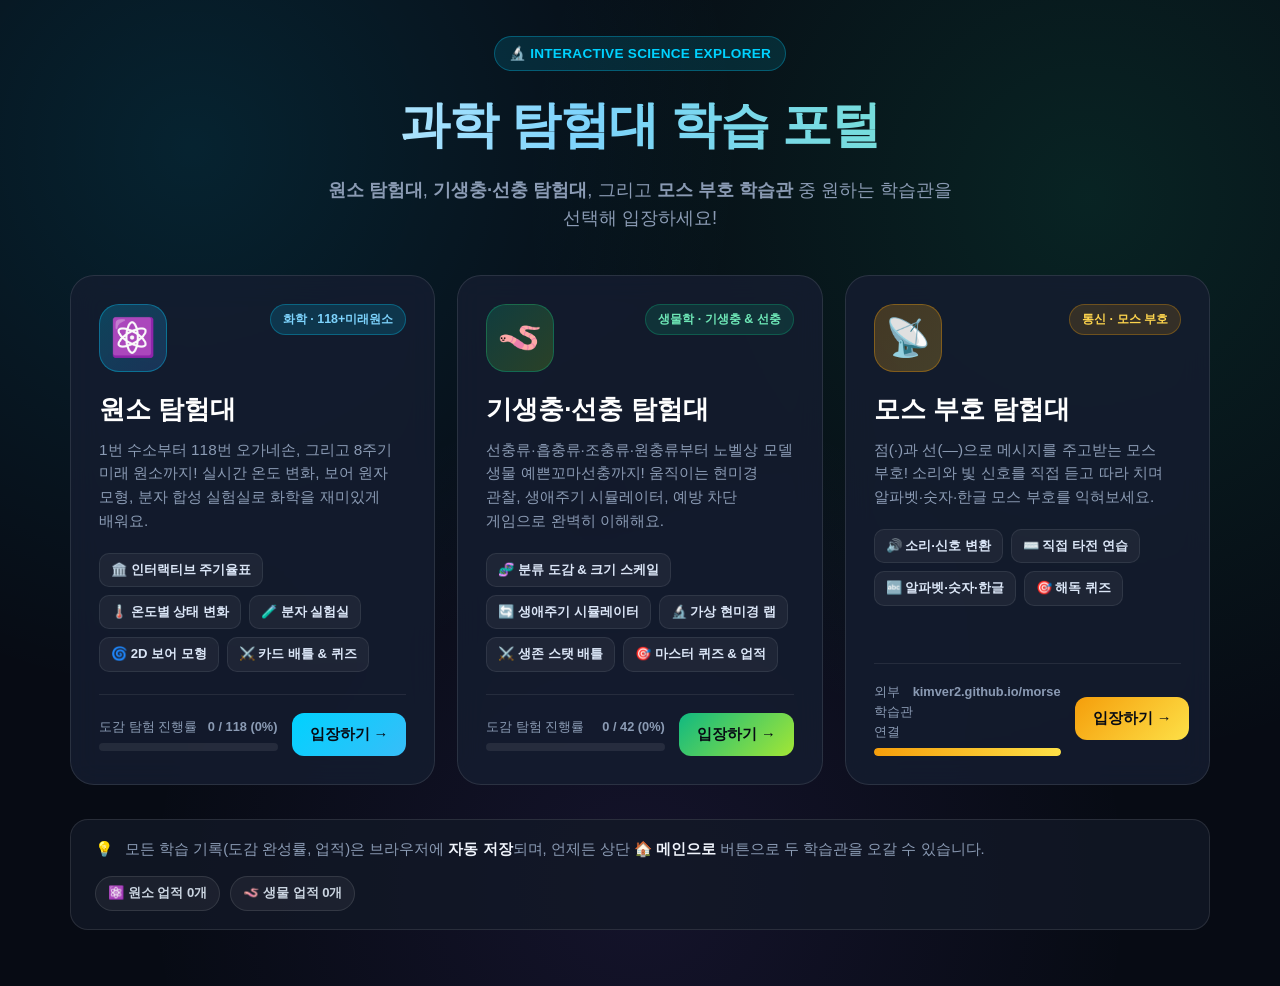
==== commit f507f2eb: "Add Morse Code Explorer card to main portal" ====
--- a/index.html
+++ b/index.html
@@ -6,7 +6,7 @@
   <meta name="theme-color" content="#070b14">
   <meta name="description" content="원소 탐험대와 기생충·선충 탐험대를 한곳에서 선택해 학습하는 인터랙티브 과학 탐험 포털">
   <title>과학 탐험대 : 원소 & 기생충·선충 학습 포털</title>
-  <link rel="stylesheet" href="css/portal.css?v=3.0.0">
+  <link rel="stylesheet" href="css/portal.css?v=3.0.1">
   <link rel="manifest" href="manifest.json?v=3.0.0">
   <link rel="apple-touch-icon" href="assets/icon-192.png">
 </head>
@@ -16,8 +16,7 @@
       <div class="portal-badge">🔬 INTERACTIVE SCIENCE EXPLORER</div>
       <h1 class="portal-title">과학 탐험대 학습 포털</h1>
       <p class="portal-subtitle">
-        원자 속 세계를 탐험하는 <strong>원소 탐험대</strong>와<br>
-        미시 생물의 생태·생활사를 배우는 <strong>기생충·선충 탐험대</strong> 중 원하는 학습관을 선택해 입장하세요!
+        <strong>원소 탐험대</strong>, <strong>기생충·선충 탐험대</strong>, 그리고 <strong>모스 부호 학습관</strong> 중 원하는 학습관을 선택해 입장하세요!
       </p>
     </section>
 
@@ -91,6 +90,40 @@
           <span class="enter-btn">입장하기 →</span>
         </div>
       </a>
+
+      <!-- 3. 모스 부호 학습관 카드 -->
+      <a href="https://kimver2.github.io/morse/" class="portal-card card-morse">
+        <div>
+          <div class="card-header-row">
+            <div class="card-icon-wrap">📡</div>
+            <span class="card-tag">통신 · 모스 부호</span>
+          </div>
+          <h2 class="card-title">모스 부호 탐험대</h2>
+          <p class="card-desc">
+            점(·)과 선(—)으로 메시지를 주고받는 모스 부호!
+            소리와 빛 신호를 직접 듣고 따라 치며 알파벳·숫자·한글 모스 부호를 익혀보세요.
+          </p>
+          <div class="feature-pills">
+            <span class="feature-pill">🔊 소리·신호 변환</span>
+            <span class="feature-pill">⌨️ 직접 타전 연습</span>
+            <span class="feature-pill">🔤 알파벳·숫자·한글</span>
+            <span class="feature-pill">🎯 해독 퀴즈</span>
+          </div>
+        </div>
+
+        <div class="card-footer-row">
+          <div class="progress-mini">
+            <div class="progress-mini-label">
+              <span>외부 학습관 연결</span>
+              <strong>kimver2.github.io/morse</strong>
+            </div>
+            <div class="progress-mini-track">
+              <div class="progress-mini-fill" style="width: 100%; background: linear-gradient(90deg, #f59e0b, #fde047);"></div>
+            </div>
+          </div>
+          <span class="enter-btn">입장하기 →</span>
+        </div>
+      </a>
     </section>
 
     <section class="portal-info-bar">
--- a/css/portal.css
+++ b/css/portal.css
@@ -86,8 +86,8 @@
 /* 모듈 선택 카드 그리드 */
 .portal-grid {
   display: grid;
-  grid-template-columns: repeat(2, minmax(0, 1fr));
-  gap: 26px;
+  grid-template-columns: repeat(3, minmax(0, 1fr));
+  gap: 22px;
   margin-bottom: 34px;
 }
 
@@ -124,6 +124,10 @@
   background: radial-gradient(circle at top right, rgba(16, 185, 129, 0.2), transparent 60%);
 }
 
+.portal-card.card-morse::before {
+  background: radial-gradient(circle at top right, rgba(245, 158, 11, 0.2), transparent 60%);
+}
+
 .portal-card:hover {
   transform: translateY(-6px);
 }
@@ -136,6 +140,11 @@
 .portal-card.card-parasite:hover {
   border-color: rgba(16, 185, 129, 0.55);
   box-shadow: 0 18px 45px rgba(16, 185, 129, 0.18);
+}
+
+.portal-card.card-morse:hover {
+  border-color: rgba(245, 158, 11, 0.55);
+  box-shadow: 0 18px 45px rgba(245, 158, 11, 0.18);
 }
 
 .portal-card:hover::before {
@@ -171,6 +180,11 @@
   border: 1px solid rgba(16, 185, 129, 0.35);
 }
 
+.card-morse .card-icon-wrap {
+  background: linear-gradient(135deg, rgba(245, 158, 11, 0.22), rgba(251, 191, 36, 0.22));
+  border: 1px solid rgba(245, 158, 11, 0.35);
+}
+
 .card-tag {
   padding: 5px 12px;
   border-radius: 999px;
@@ -188,6 +202,12 @@
   background: rgba(16, 185, 129, 0.15);
   color: #6ee7b7;
   border: 1px solid rgba(16, 185, 129, 0.3);
+}
+
+.card-morse .card-tag {
+  background: rgba(245, 158, 11, 0.15);
+  color: #fcd34d;
+  border: 1px solid rgba(245, 158, 11, 0.3);
 }
 
 .card-title {
@@ -283,6 +303,10 @@
   background: linear-gradient(135deg, #10b981, #a3e635);
 }
 
+.card-morse .enter-btn {
+  background: linear-gradient(135deg, #f59e0b, #fde047);
+}
+
 .portal-card:hover .enter-btn {
   transform: translateX(3px);
 }
@@ -328,6 +352,12 @@
   font-weight: 600;
 }
 
+@media (max-width: 1024px) {
+  .portal-grid {
+    grid-template-columns: repeat(2, minmax(0, 1fr));
+  }
+}
+
 @media (max-width: 820px) {
   .portal-grid {
     grid-template-columns: 1fr;
